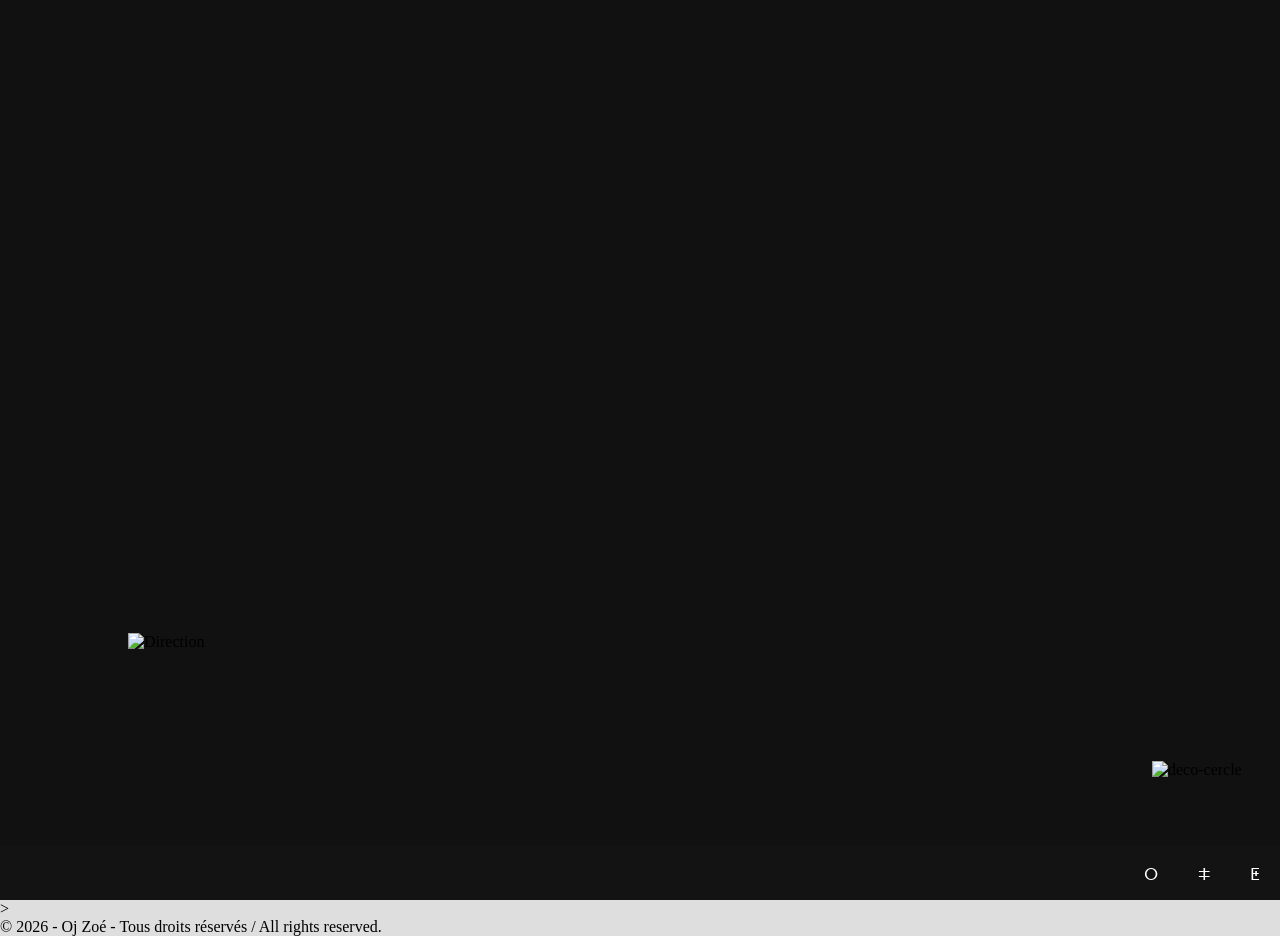
==== direction.html @ e57c66ad "oj zoe" ====
<!DOCTYPE html>
<html lang="fr">
<head>
    <meta charset="UTF-8">
    <meta name="viewport" content="width=device-width, initial-scale=1.0">

    <title>OjZoé</title>
    <link rel="stylesheet" href="reset.css">
    <link rel="stylesheet" href="style.css">
    <link rel="stylesheet" href="direction.css">

    <link rel="preconnect" href="https://fonts.googleapis.com">
    <link rel="preconnect" href="https://fonts.gstatic.com" crossorigin>
    <link href="https://fonts.googleapis.com/css2?family=Merriweather:ital,opsz,wght@0,18..144,300..900;1,18..144,300..900&display=swap" rel="stylesheet">  

</head>

<body>
    <div id="intro">
        <img id="logo" src="Img/Direction_Logo.png" alt="Direction" />
        <img id="circle" src="Img/Direction_Cercle.png" alt="deco-cercle">
    </div>>
    <main>
       
    </main>
    <footer>© 2026 - Oj Zoé - Tous droits réservés / All rights reserved.</footer>
    <div id="navigation">
        <nav>
            <ul class="menu">
                <li><a href="#">ⵔ</a></li>
                <li class="deroulant">
                    <a href="#">ⵐ</a>
                    <ul class="sous-menu">
                        <li><a href="#">Chapitre 1</a></li>
                        <li><a href="#">Chapitre 2</a></li>
                        <li><a href="#">UI / UX Design</a></li>
                    </ul>
                </li>
                <li class="deroulant">
                    <a href="#">ⵟ</a>
                    <ul class="sous-menu">
                        <li><a href="#">HTML5 & CSS3</a></li>
                        <li><a href="#">JavaScript</a></li>
                        <li><a href="#">UI / UX Design</a></li>
                    </ul>
                </li>
            </ul>
        </nav>
    </div>

</body>
---- style.css ----
i {
    font-style: italic;
}

@font-face {
    font-family: 'Hanken-Thin';
    src: url('Fonts/HankenGrotesk-Thin.woff2') format('woff2');
}

@font-face {
    font-family: 'Hanken-Regular';
    src: url('Fonts/HankenGrotesk-Regular.woff2') format('woff2');
}

@font-face {
    font-family: 'Hanken-Medium';
    src: url('Fonts/HankenGrotesk-Medium.woff2') format('woff2');
}

@font-face {
    font-family: 'Hanken-Bold';
    src: url('Fonts/HankenGrotesk-Bold.woff2') format('woff2');
}

@font-face {
    font-family: 'Hanken-ExtraBold';
    src: url('Fonts/HankenGrotesk-ExtraBold.woff2') format('woff2');
}

/* Style pour l'intro pleine page */

#intro {
width: 100vw;
    height: 100vh;   /* repli pour les anciens navigateurs */
    height: 100dvh;  /* tient compte des barres d'adresse mobiles */
    display: flex;
    align-items: center;
    justify-content: center;
    background: #111;
}

/* Style général de la navigation en lecture */

#navigation {
    position: fixed;
    bottom: 0;
    left: 0;
    width: 100%;
    height: 55px;
    background-color: #131313;
    display: flex;
    justify-content: center;
    align-items: center;
}

nav {
  position: fixed;
  font-family: 'Hanken-Thin', sans-serif;
  bottom: 0;
  left: 0;
  width: 100%;
}

nav > ul.menu {
  display: flex;
  list-style: none;
  background-color: #131313;
  margin: 0;
  padding: 0;
  position: right;
  justify-content: flex-end;
}

nav > ul.menu > li {
  color: #131313;
  left: 0;
}

nav > ul.menu > li > a {
  display: block;
  color: #fff;
  padding: 15px 20px;
  text-decoration: none;
  text-align: right;
}

/* Style et masquage du sous-menu */
nav ul.sous-menu {
  display: none; /* Masqué par défaut */
  position: absolute;
  bottom: 100%;
  left: 0;
  list-style: none;
  width: 100%;
  padding: 0;
  z-index: 1000;
}

nav ul.sous-menu li a {
  display: block;
  color: #fff;
  text-decoration: none;
  padding: 12px 15px;
  white-space: nowrap;
  background-color: #2e2e2e;
  border :#131313  solid 1px;
  text-align: right;
}

/* Affichage du sous-menu au survol du parent */
nav li.deroulant:hover .sous-menu {
  display: block;
}

/* Effets de survol sur les liens */
nav a:hover {
  background-color: #2e2e2e;
}
---- direction.css ----
.merriweather-<uniquifier> {
  font-family: "Merriweather", serif;
  font-optical-sizing: auto;
  font-weight: <weight>;
  font-style: normal;
  font-variation-settings:
    "wdth" 100;
}

body {
    background-color: #dedede;
}

main p {
    font-family: "Merriweather", serif;
    font-optical-sizing: auto;
    font-weight: <weight>;
    font-style: normal;
    font-variation-settings:
        "wdth" 100;
    font-size: clamp(1.2rem, 2vw, 1.5rem);
}

#logo {
    display: block;
    width: 60%;
    margin-left: 10%;
    margin-top: 30%;
}

#circle {
    display: block;
    width: 30%;
    margin-left: 60%;
    margin-top: 50%;
}
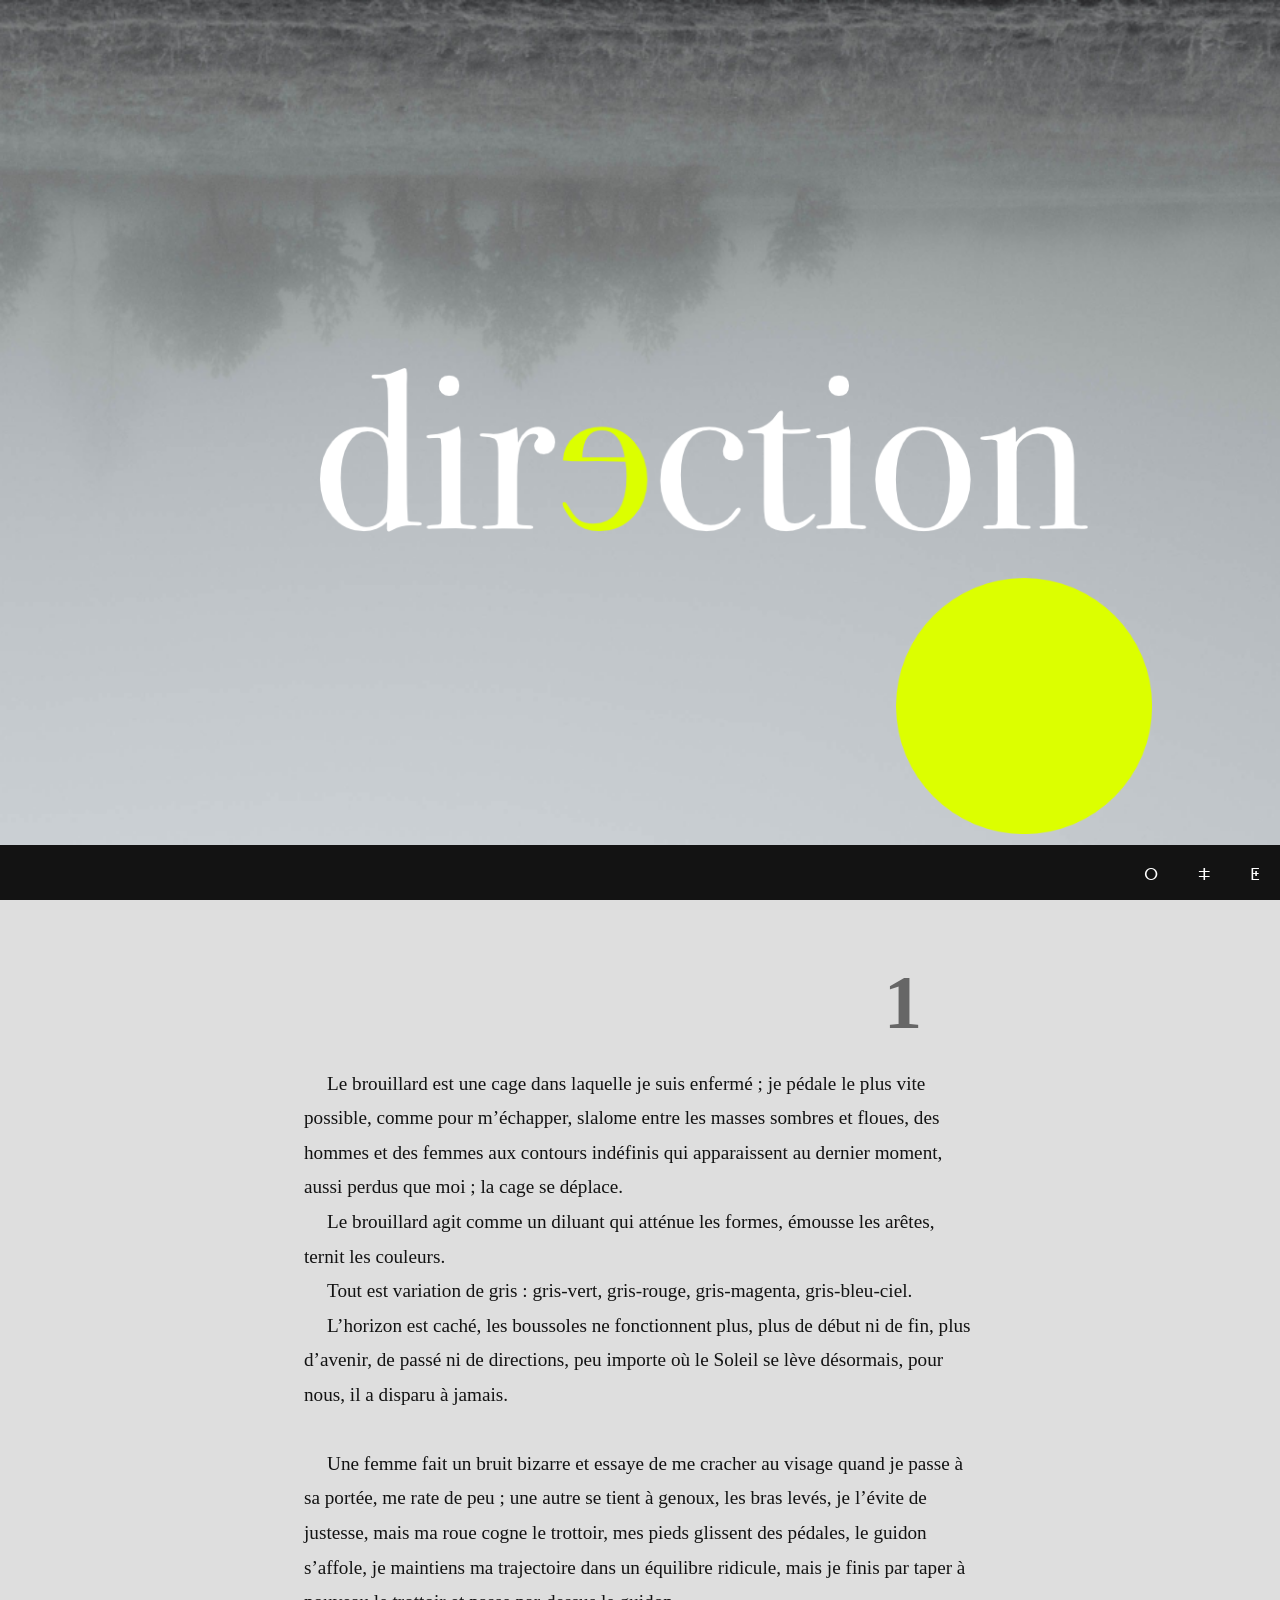
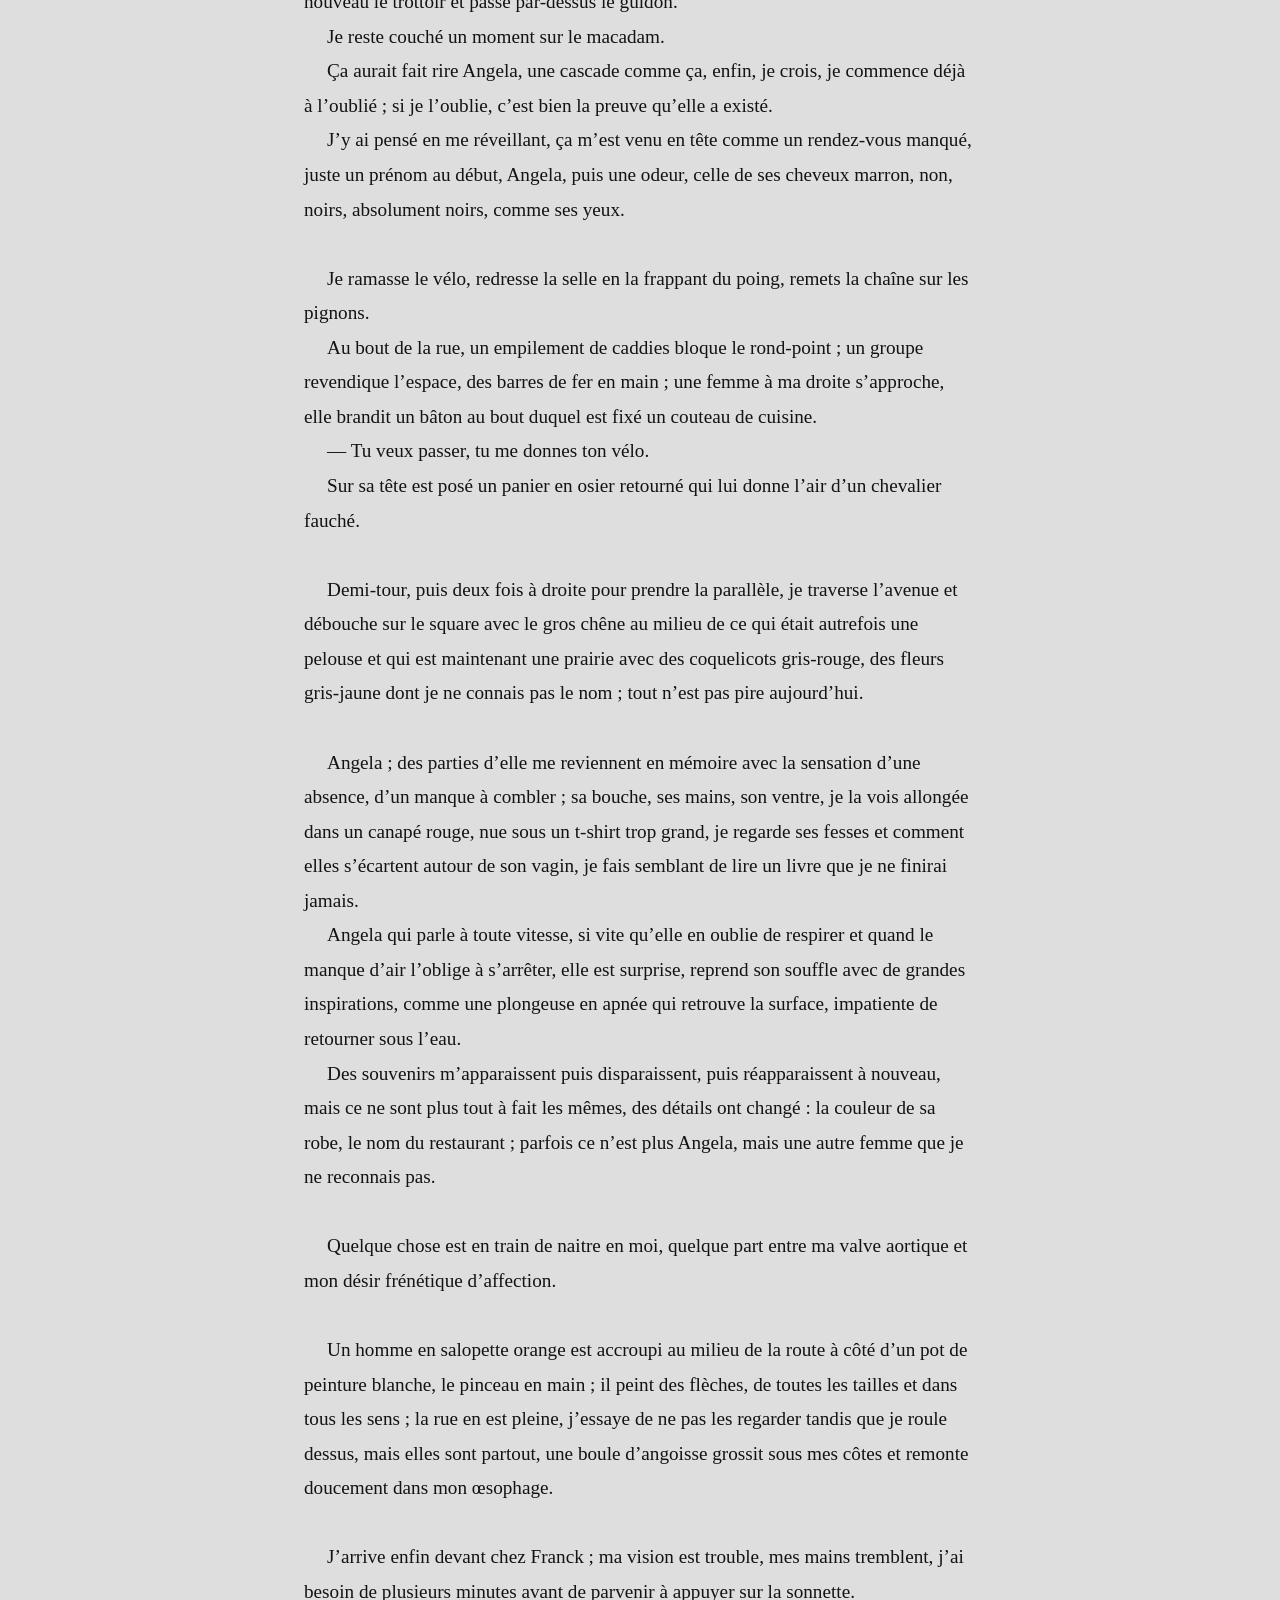
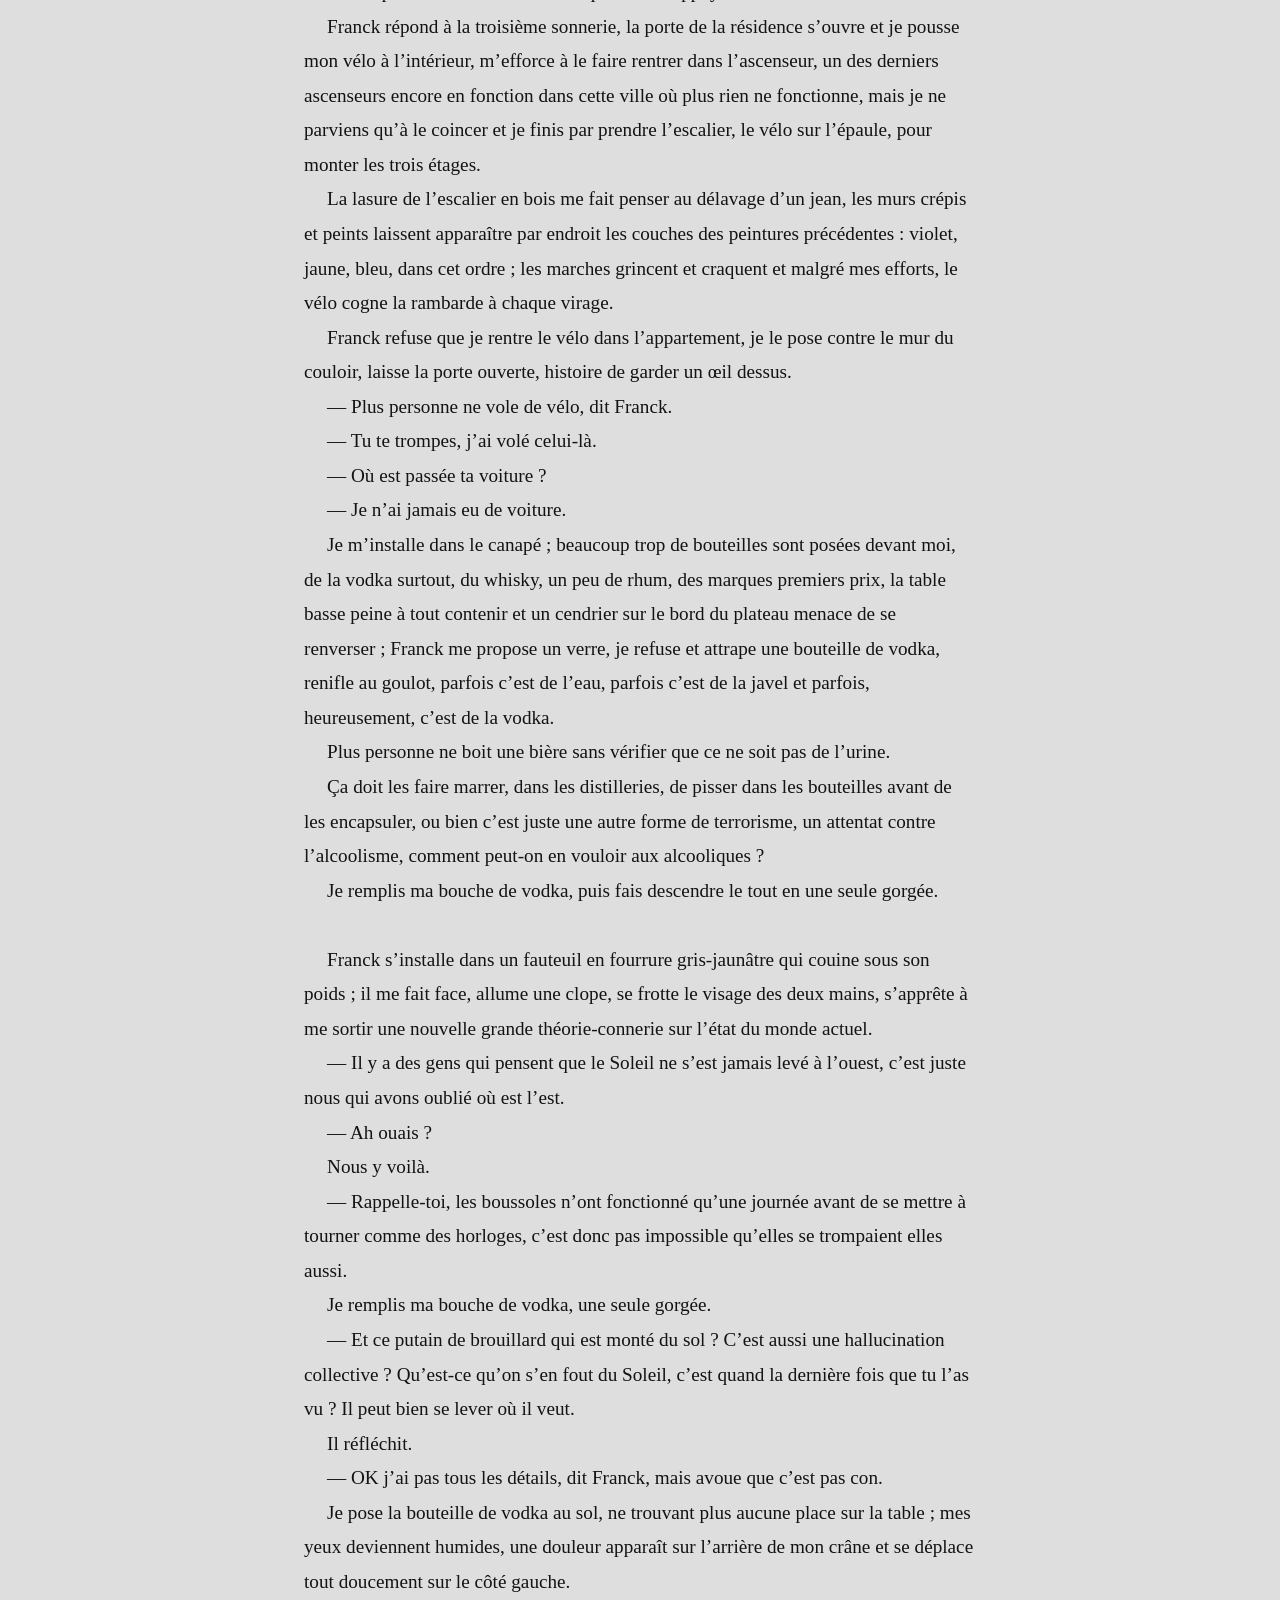
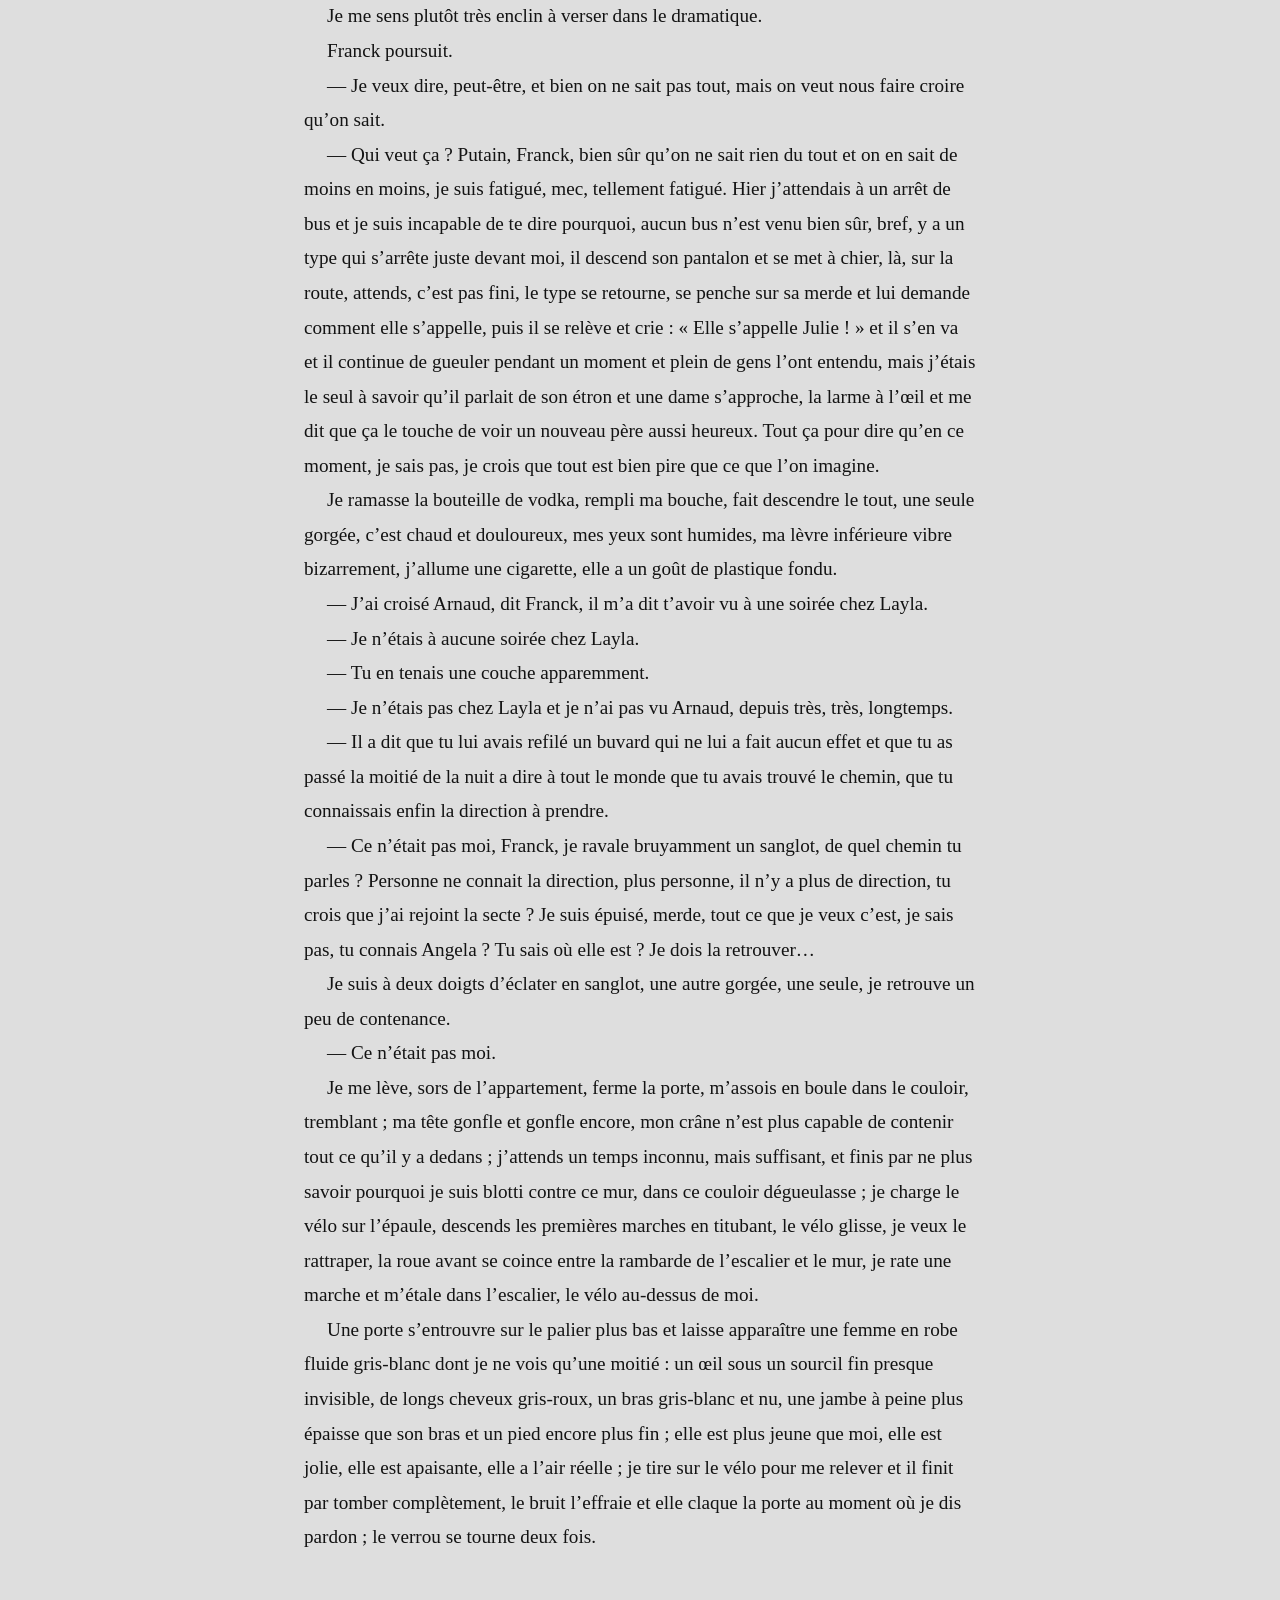
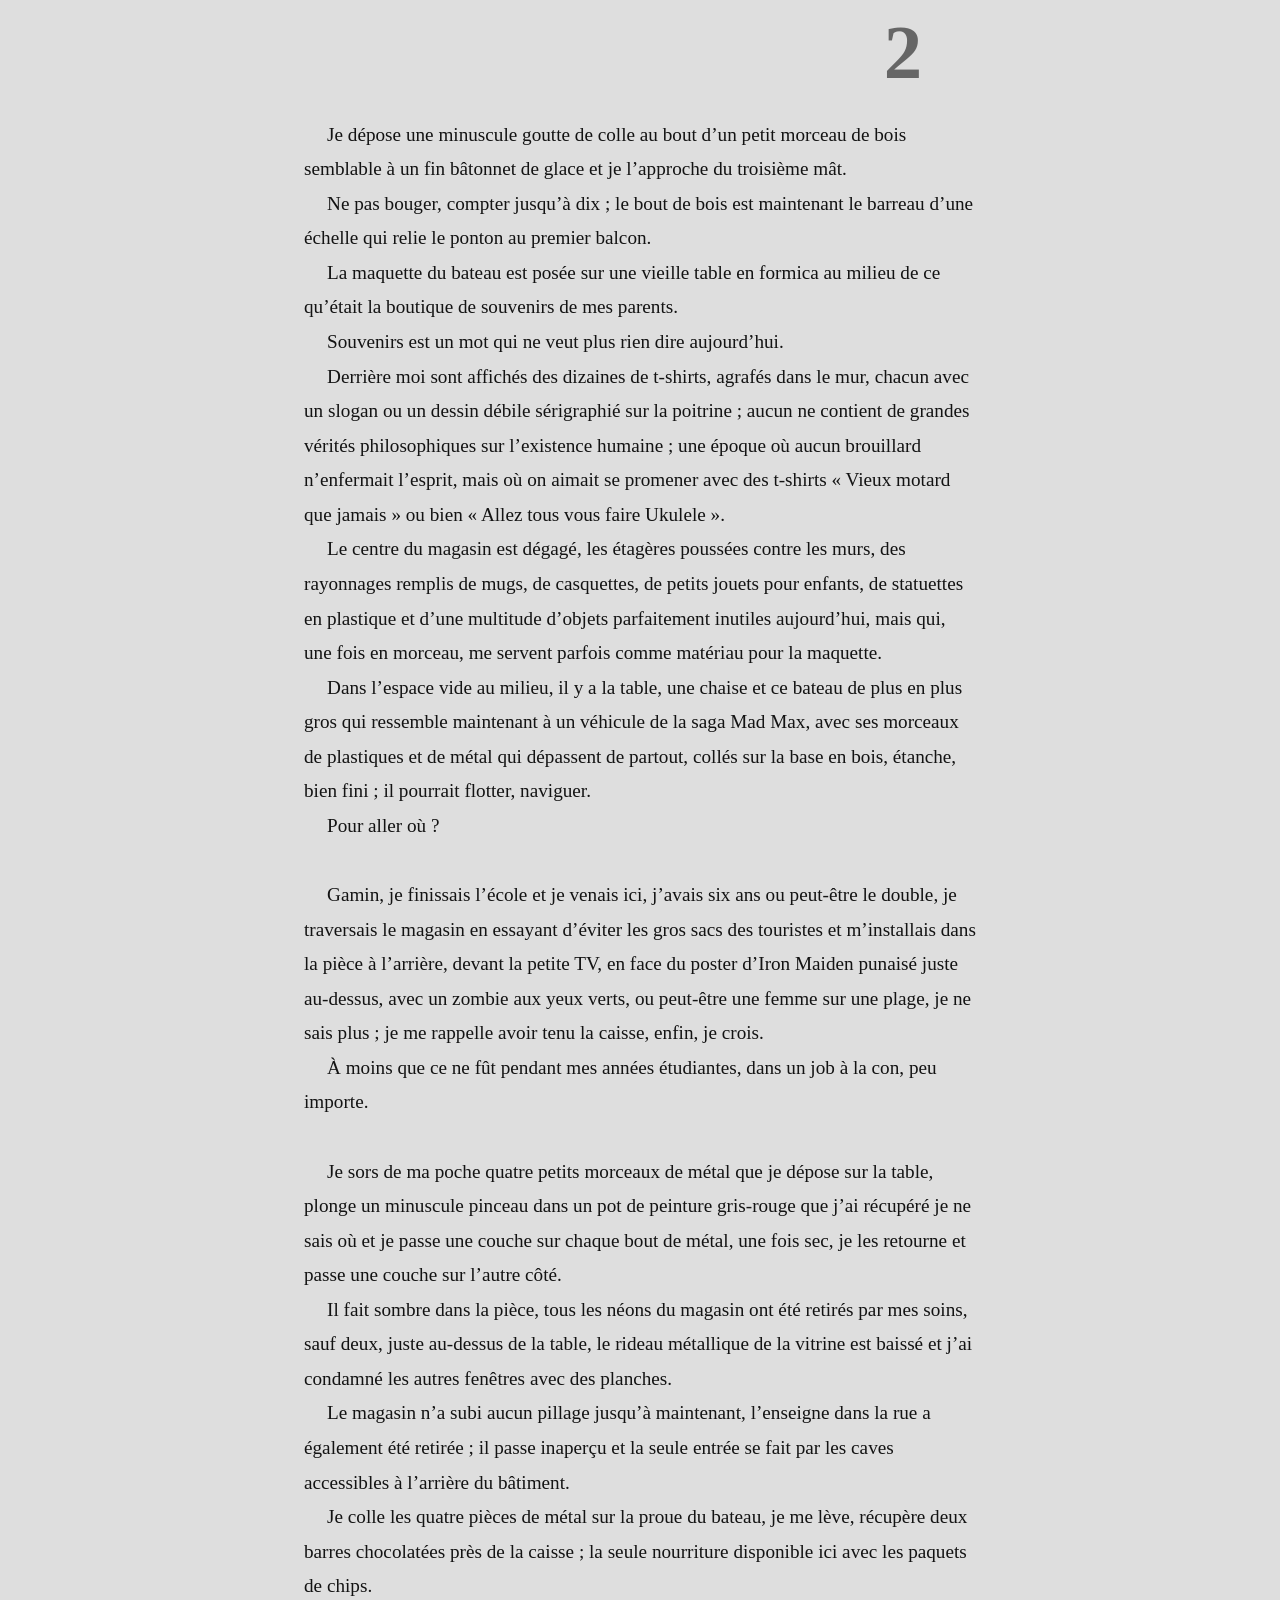
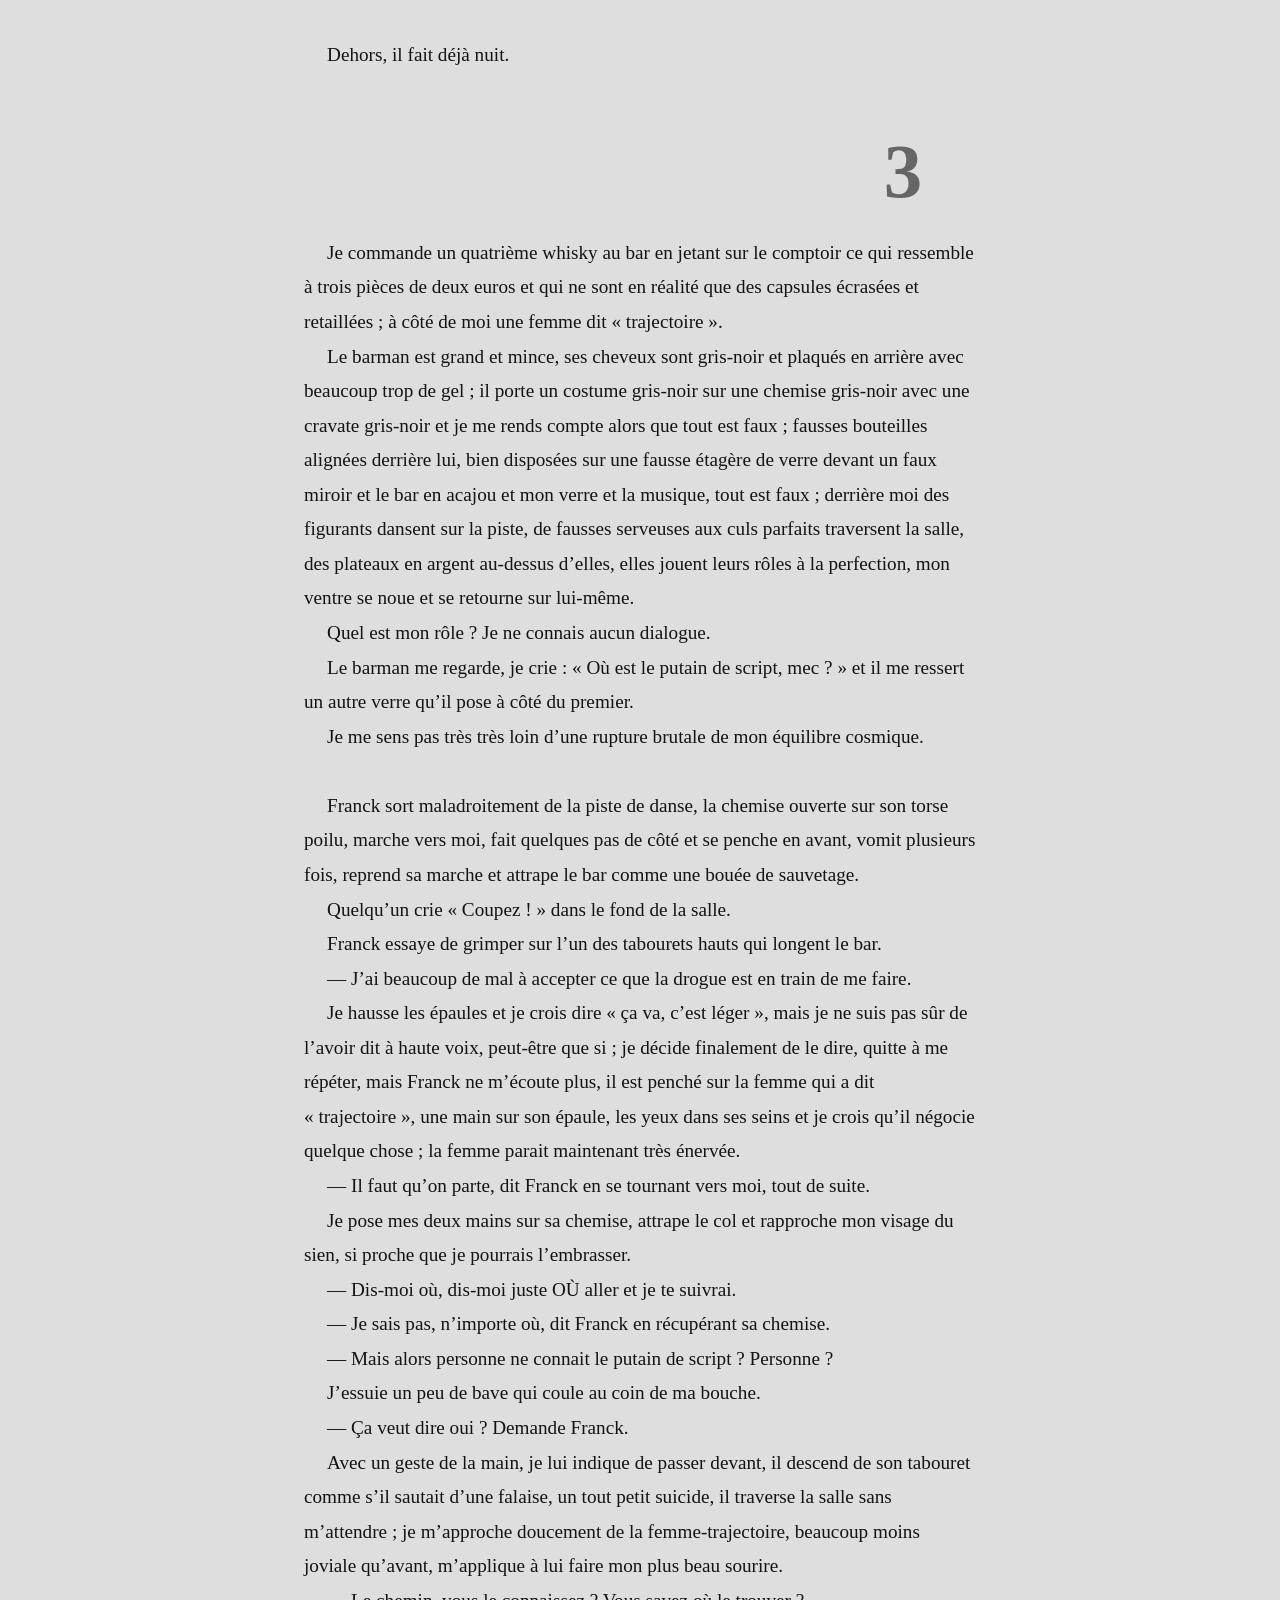
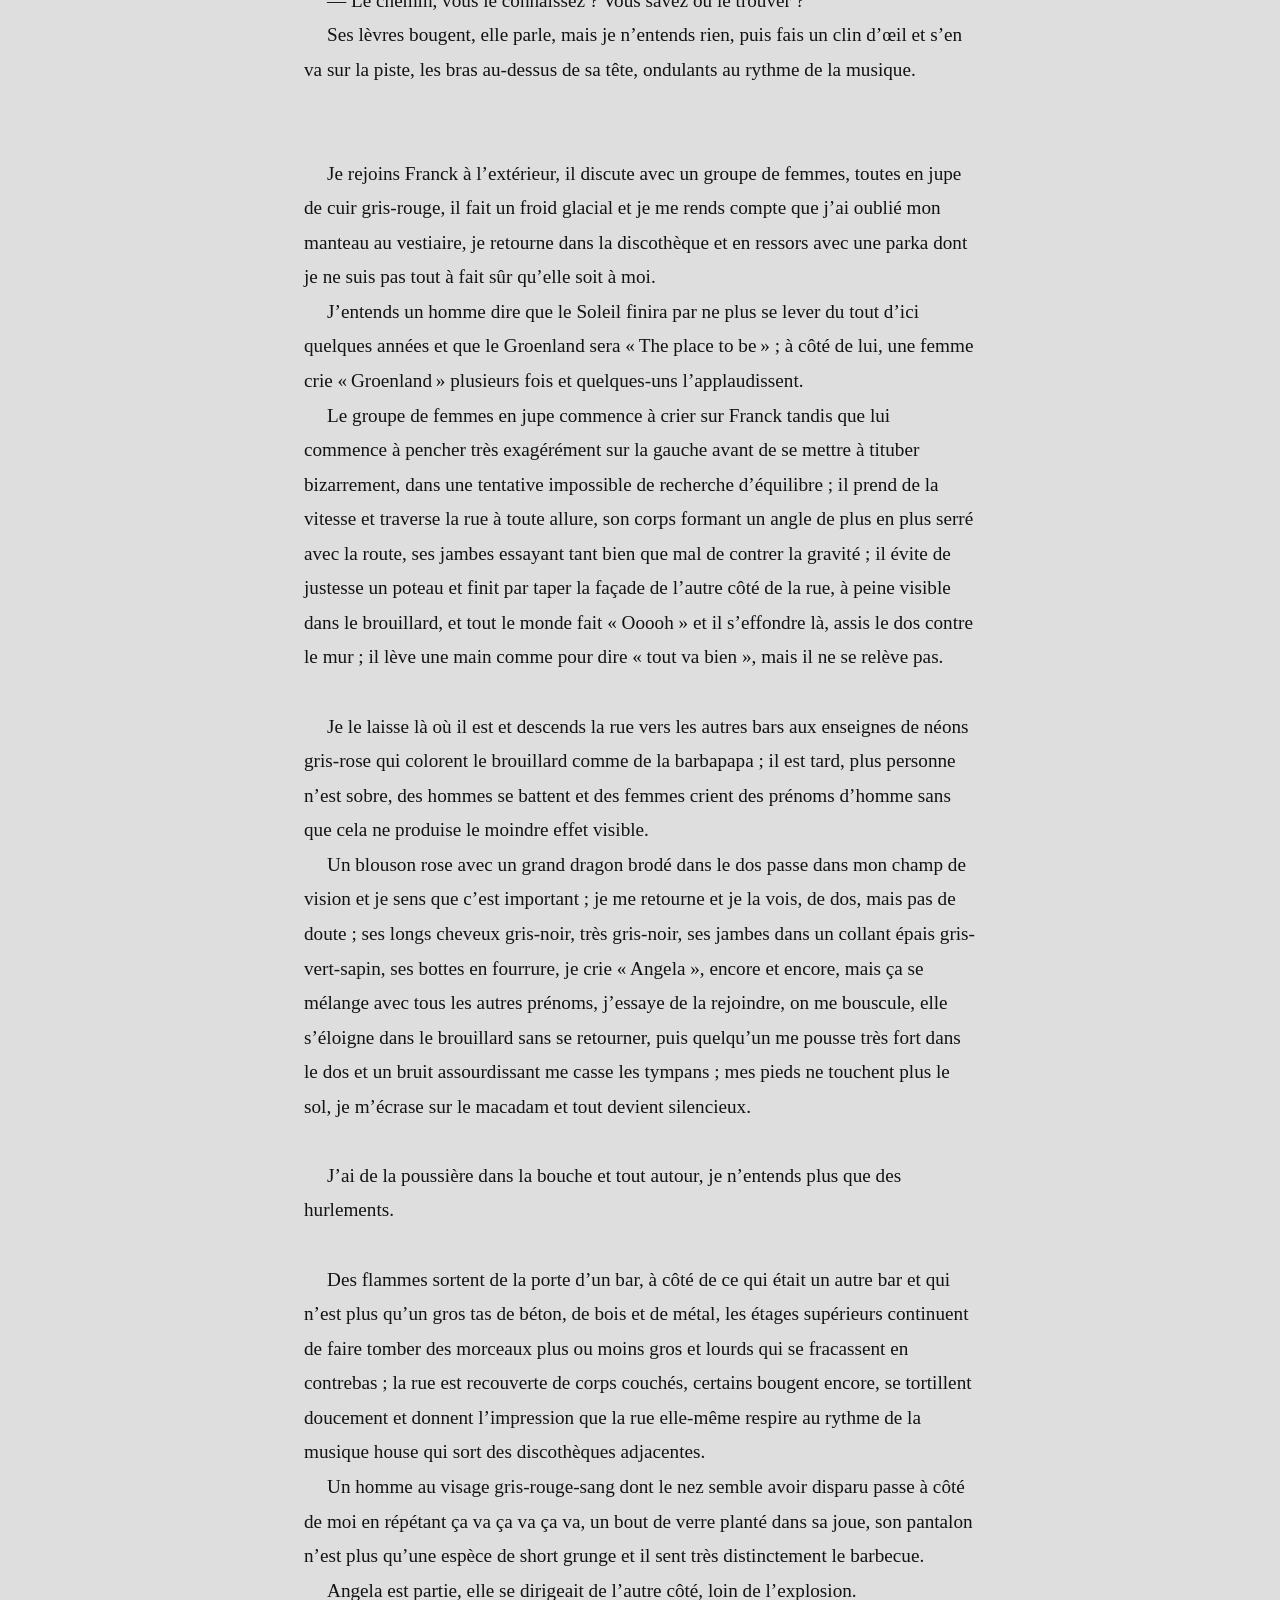
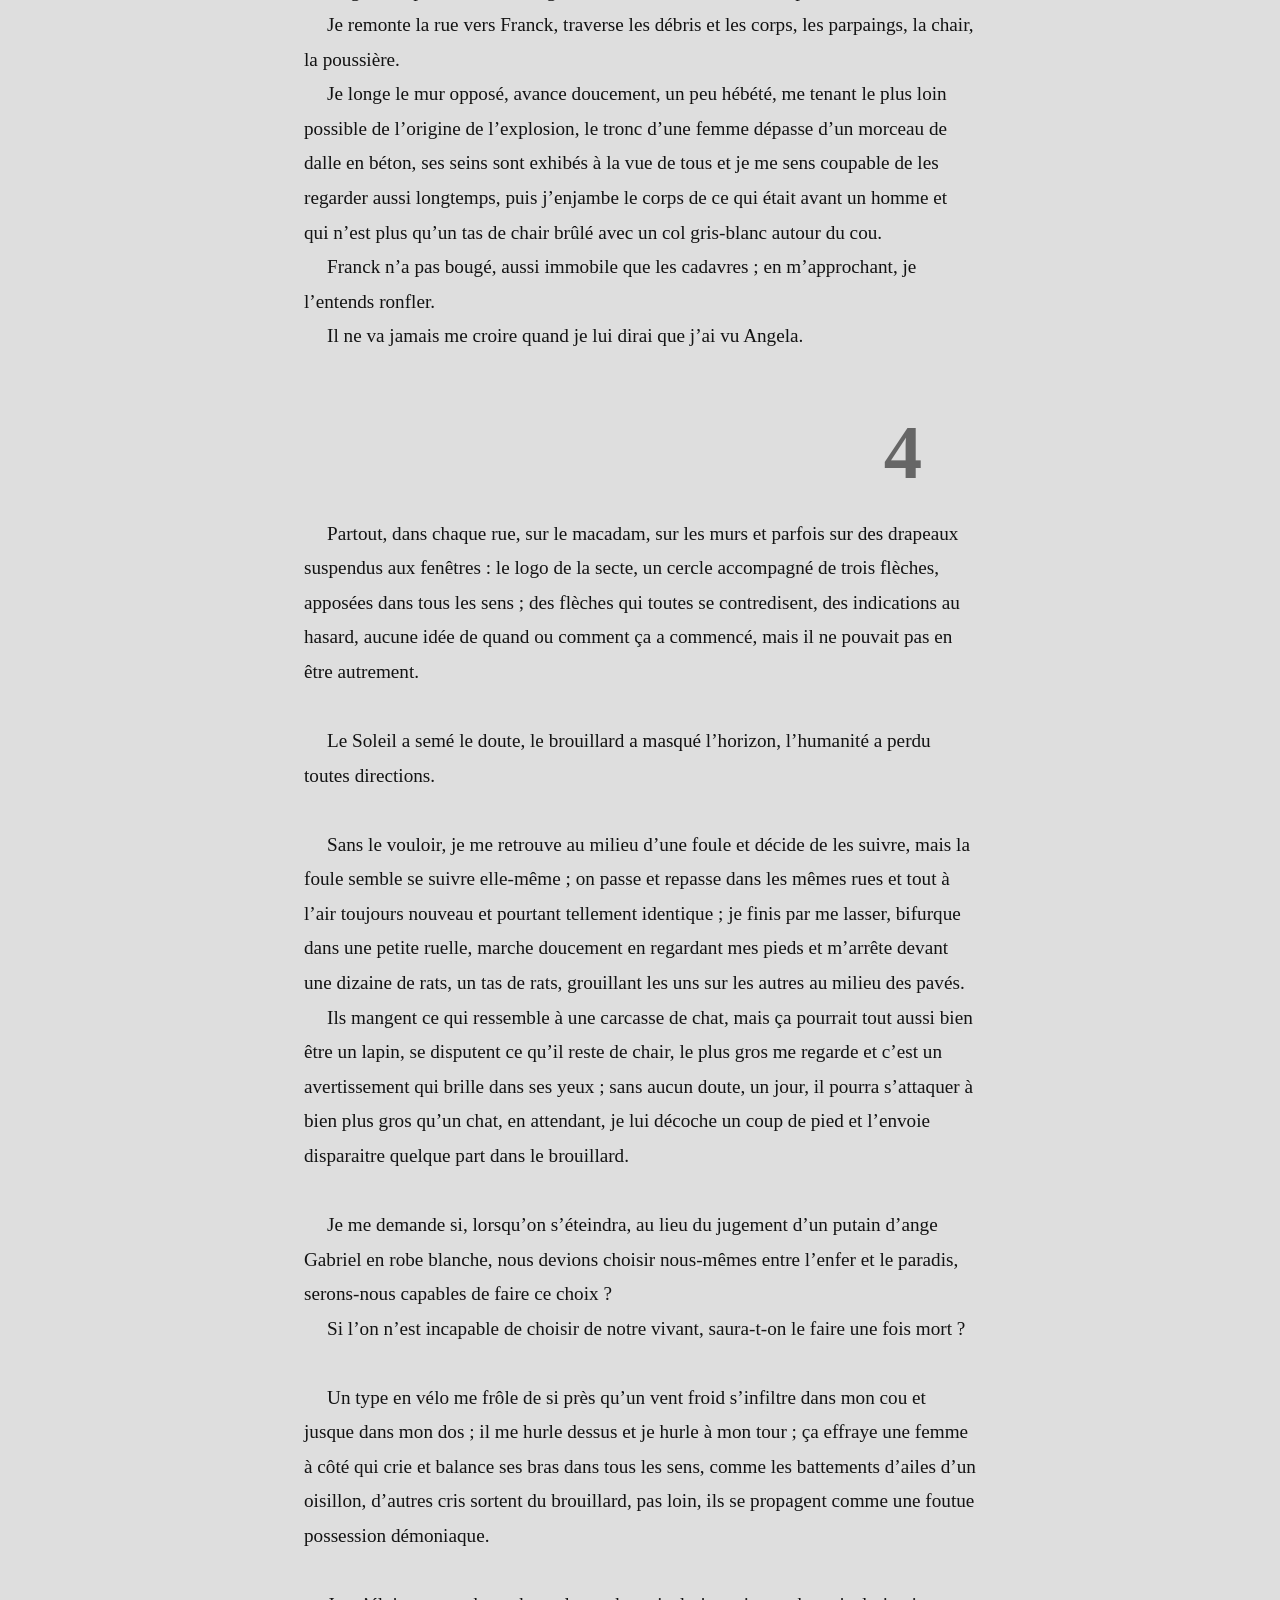
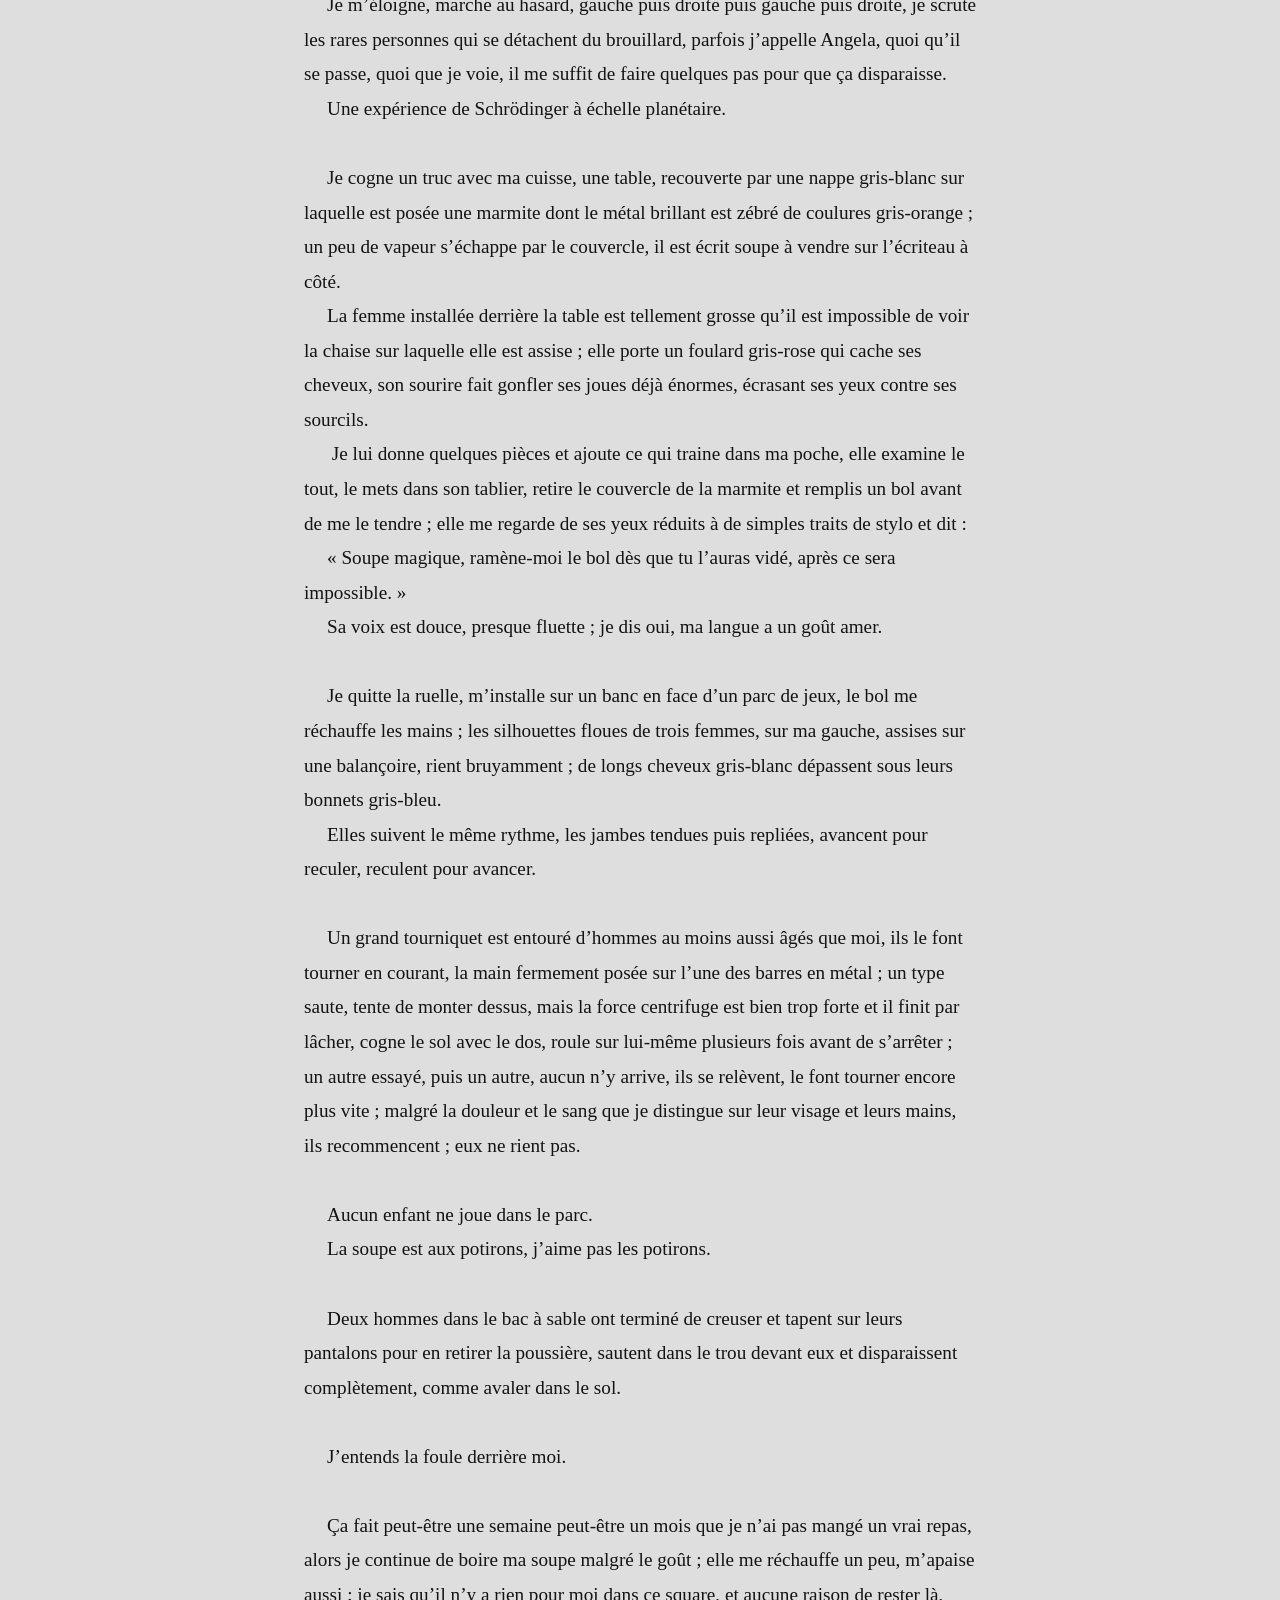
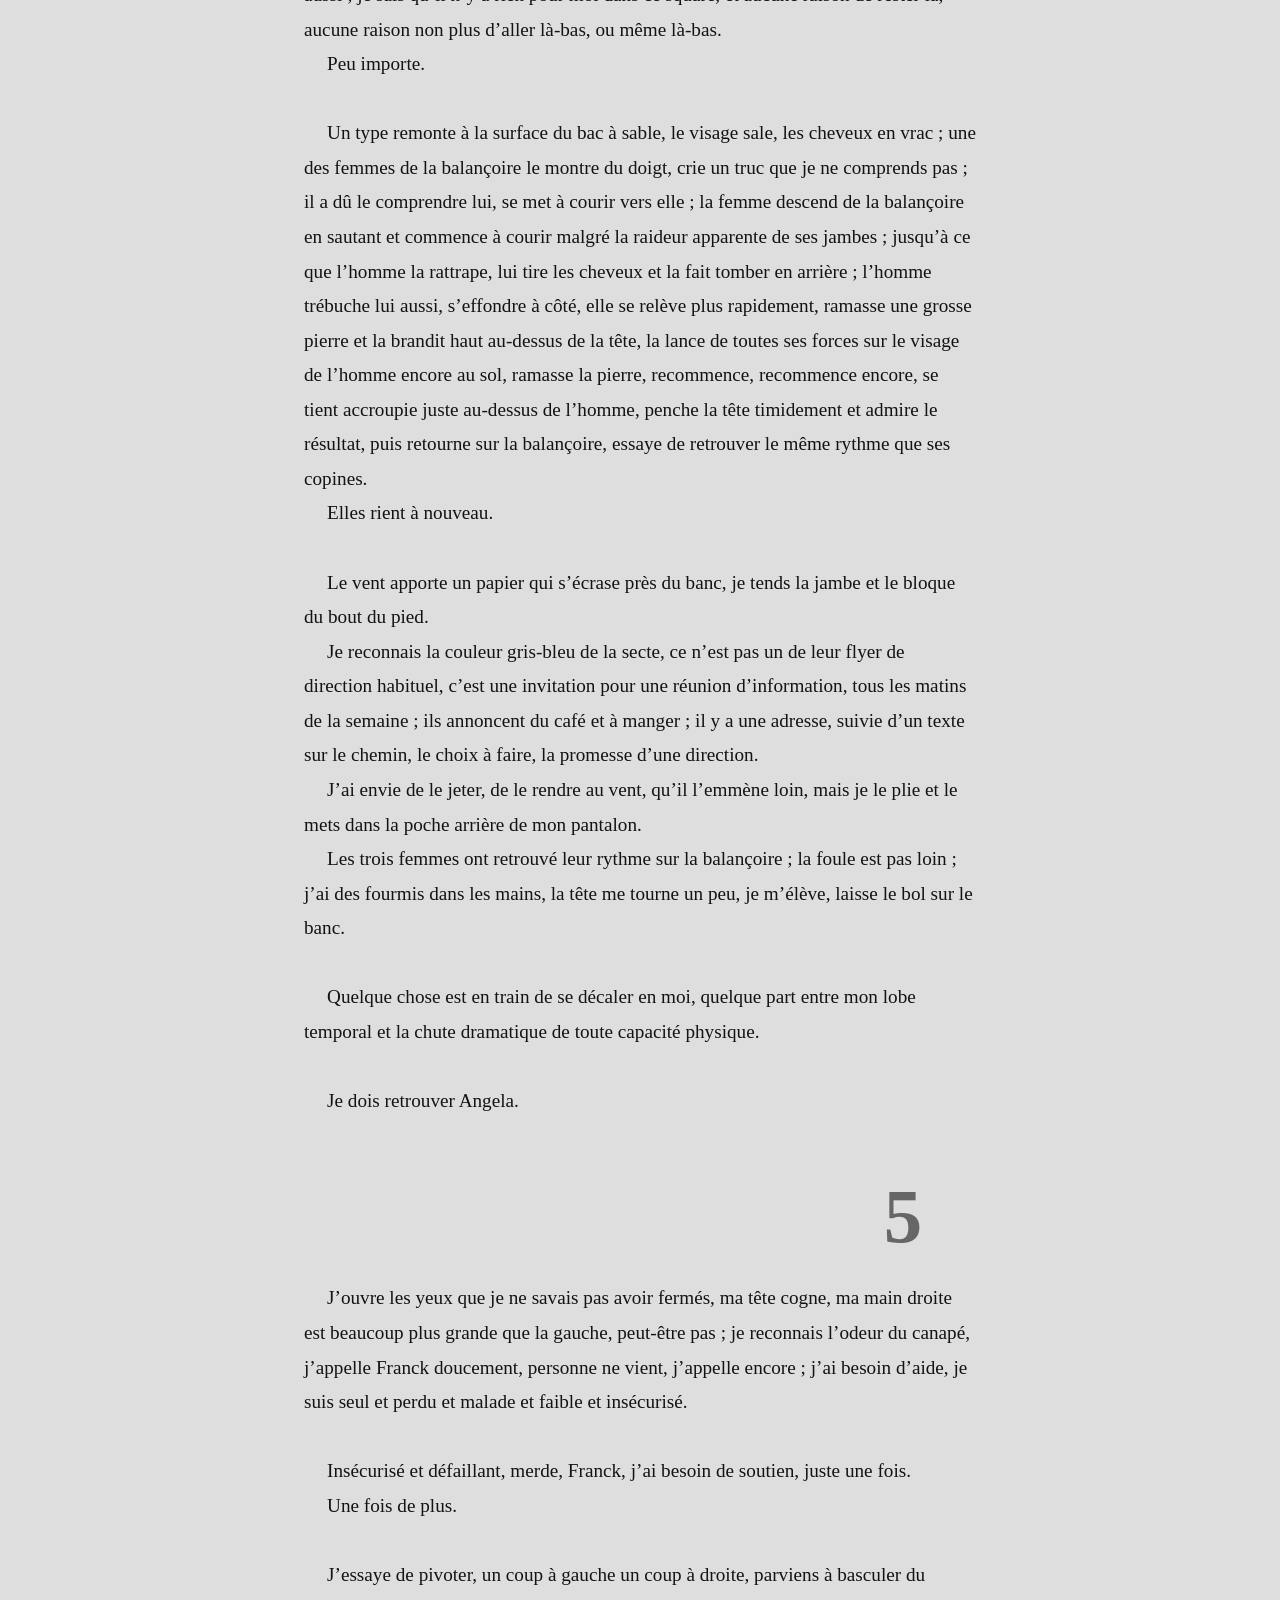
==== commit 27148077: "oj zoe" ====
--- a/direction.html
+++ b/direction.html
@@ -18,31 +18,499 @@
 <body>
     <div id="intro">
         <img id="logo" src="Img/Direction_Logo.png" alt="Direction" />
-        <img id="circle" src="Img/Direction_Cercle.png" alt="deco-cercle">
-    </div>>
+        <img id="circle" src="Img/Direction_Circle.png" alt="deco-cercle">
+    </div>
     <main>
-       
+        <h1 id="1">1</h1>
+       <p class="p1">Le brouillard est une cage dans laquelle je suis enfermé ; je pédale le plus vite possible, comme pour m’échapper, slalome entre les masses sombres et floues, des hommes et des femmes aux contours indéfinis qui apparaissent au dernier moment, aussi perdus que moi ; la cage se déplace.</p>
+<p class="p1">Le brouillard agit comme un diluant qui atténue les formes, émousse les arêtes, ternit les couleurs.</p>
+<p class="p1">Tout est variation de gris : gris-vert, gris-rouge, gris-magenta, gris-bleu-ciel.</p>
+<p class="p1">L’horizon est caché, les boussoles ne fonctionnent plus, plus de début ni de fin, plus d’avenir, de passé ni de directions, peu importe où le Soleil se lève désormais, pour nous, il a disparu à jamais.</p>
+<p class="p2"><br></p>
+<p class="p1">Une femme fait un bruit bizarre et essaye de me cracher au visage quand je passe à sa portée, me rate de peu ; une autre se tient à genoux, les bras levés, je l’évite de justesse, mais ma roue cogne le trottoir, mes pieds glissent des pédales, le guidon s’affole, je maintiens ma trajectoire dans un équilibre ridicule, mais je finis par taper à nouveau le trottoir et passe par-dessus le guidon.</p>
+<p class="p1">Je reste couché un moment sur le macadam.</p>
+<p class="p1">Ça aurait fait rire Angela, une cascade comme ça, enfin, je crois, je commence déjà à l’oublié ; si je l’oublie, c’est bien la preuve qu’elle a existé.</p>
+<p class="p1">J’y ai pensé en me réveillant, ça m’est venu en tête comme un rendez-vous manqué, juste un prénom au début, Angela, puis une odeur, celle de ses cheveux marron, non, noirs, absolument noirs, comme ses yeux.</p>
+<p class="p2"><br></p>
+<p class="p1">Je ramasse le vélo, redresse la selle en la frappant du poing, remets la chaîne sur les pignons.</p>
+<p class="p1">Au bout de la rue, un empilement de caddies bloque le rond-point ; un groupe revendique l’espace, des barres de fer en main ; une femme à ma droite s’approche, elle brandit un bâton au bout duquel est fixé un couteau de cuisine.</p>
+<p class="p1">— Tu veux passer, tu me donnes ton vélo.</p>
+<p class="p1">Sur sa tête est posé un panier en osier retourné qui lui donne l’air d’un chevalier fauché.</p>
+<p class="p2"><br></p>
+<p class="p1">Demi-tour, puis deux fois à droite pour prendre la parallèle, je traverse l’avenue et débouche sur le square avec le gros chêne au milieu de ce qui était autrefois une pelouse et qui est maintenant une prairie avec des coquelicots gris-rouge, des fleurs gris-jaune dont je ne connais pas le nom ; tout n’est pas pire aujourd’hui.</p>
+<p class="p2"><br></p>
+<p class="p1">Angela ; des parties d’elle me reviennent en mémoire avec la sensation d’une absence, d’un manque à combler ; sa bouche, ses mains, son ventre, je la vois allongée dans un canapé rouge, nue sous un t-shirt trop grand, je regarde ses fesses et comment elles s’écartent autour de son vagin, je fais semblant de lire un livre que je ne finirai jamais.</p>
+<p class="p1">Angela qui parle à toute vitesse, si vite qu’elle en oublie de respirer et quand le manque d’air l’oblige à s’arrêter, elle est surprise, reprend son souffle avec de grandes inspirations, comme une plongeuse en apnée qui retrouve la surface, impatiente de retourner sous l’eau.</p>
+<p class="p1">Des souvenirs m’apparaissent puis disparaissent, puis réapparaissent à nouveau, mais ce ne sont plus tout à fait les mêmes, des détails ont changé : la couleur de sa robe, le nom du restaurant ; parfois ce n’est plus Angela, mais une autre femme que je ne reconnais pas.</p>
+<p class="p2"><br></p>
+<p class="p1">Quelque chose est en train de naitre en moi, quelque part entre ma valve aortique et mon désir frénétique d’affection.</p>
+<p class="p2"><br></p>
+<p class="p1">Un homme en salopette orange est accroupi au milieu de la route à côté d’un pot de peinture blanche, le pinceau en main ; il peint des flèches, de toutes les tailles et dans tous les sens ; la rue en est pleine, j’essaye de ne pas les regarder tandis que je roule dessus, mais elles sont partout, une boule d’angoisse grossit sous mes côtes et remonte doucement dans mon œsophage.</p>
+<p class="p2"><br></p>
+<p class="p1">J’arrive enfin devant chez Franck ; ma vision est trouble, mes mains tremblent, j’ai besoin de plusieurs minutes avant de parvenir à appuyer sur la sonnette.</p>
+<p class="p1">Franck répond à la troisième sonnerie, la porte de la résidence s’ouvre et je pousse mon vélo à l’intérieur, m’efforce à le faire rentrer dans l’ascenseur, un des derniers ascenseurs encore en fonction dans cette ville où plus rien ne fonctionne, mais je ne parviens qu’à le coincer et je finis par prendre l’escalier, le vélo sur l’épaule, pour monter les trois étages.</p>
+<p class="p1">La lasure de l’escalier en bois me fait penser au délavage d’un jean, les murs crépis et peints laissent apparaître par endroit les couches des peintures précédentes : violet, jaune, bleu, dans cet ordre ; les marches grincent et craquent et malgré mes efforts, le vélo cogne la rambarde à chaque virage.</p>
+<p class="p1">Franck refuse que je rentre le vélo dans l’appartement, je le pose contre le mur du couloir, laisse la porte ouverte, histoire de garder un œil dessus.</p>
+<p class="p1">— Plus personne ne vole de vélo, dit Franck.</p>
+<p class="p1">— Tu te trompes, j’ai volé celui-là.</p>
+<p class="p1">— Où est passée ta voiture ?</p>
+<p class="p1">— Je n’ai jamais eu de voiture.</p>
+<p class="p1">Je m’installe dans le canapé ; beaucoup trop de bouteilles sont posées devant moi, de la vodka surtout, du whisky, un peu de rhum, des marques premiers prix, la table basse peine à tout contenir et un cendrier sur le bord du plateau menace de se renverser ; Franck me propose un verre, je refuse et attrape une bouteille de vodka, renifle au goulot, parfois c’est de l’eau, parfois c’est de la javel et parfois, heureusement, c’est de la vodka.</p>
+<p class="p1">Plus personne ne boit une bière sans vérifier que ce ne soit pas de l’urine.</p>
+<p class="p1">Ça doit les faire marrer, dans les distilleries, de pisser dans les bouteilles avant de les encapsuler, ou bien c’est juste une autre forme de terrorisme, un attentat contre l’alcoolisme, comment peut-on en vouloir aux alcooliques ?</p>
+<p class="p1">Je remplis ma bouche de vodka, puis fais descendre le tout en une seule gorgée.</p>
+<p class="p2"><br></p>
+<p class="p1">Franck s’installe dans un fauteuil en fourrure gris-jaunâtre qui couine sous son poids ; il me fait face, allume une clope, se frotte le visage des deux mains, s’apprête à me sortir une nouvelle grande théorie-connerie sur l’état du monde actuel.</p>
+<p class="p1">— Il y a des gens qui pensent que le Soleil ne s’est jamais levé à l’ouest, c’est juste nous qui avons oublié où est l’est.</p>
+<p class="p1">— Ah ouais ?</p>
+<p class="p1">Nous y voilà.</p>
+<p class="p1">— Rappelle-toi, les boussoles n’ont fonctionné qu’une journée avant de se mettre à tourner comme des horloges, c’est donc pas impossible qu’elles se trompaient elles aussi.</p>
+<p class="p1">Je remplis ma bouche de vodka, une seule gorgée.</p>
+<p class="p1">— Et ce putain de brouillard qui est monté du sol ? C’est aussi une hallucination collective ? Qu’est-ce qu’on s’en fout du Soleil, c’est quand la dernière fois que tu l’as vu ? Il peut bien se lever où il veut.</p>
+<p class="p1">Il réfléchit.</p>
+<p class="p1">— OK j’ai pas tous les détails, dit Franck, mais avoue que c’est pas con.</p>
+<p class="p1">Je pose la bouteille de vodka au sol, ne trouvant plus aucune place sur la table ; mes yeux deviennent humides, une douleur apparaît sur l’arrière de mon crâne et se déplace tout doucement sur le côté gauche.</p>
+<p class="p1">Je me sens plutôt très enclin à verser dans le dramatique.</p>
+<p class="p1">Franck poursuit.</p>
+<p class="p1">— Je veux dire, peut-être, et bien on ne sait pas tout, mais on veut nous faire croire qu’on sait.</p>
+<p class="p1">— Qui veut ça ? Putain, Franck, bien sûr qu’on ne sait rien du tout et on en sait de moins en moins, je suis fatigué, mec, tellement fatigué. Hier j’attendais à un arrêt de bus et je suis incapable de te dire pourquoi, aucun bus n’est venu bien sûr, bref, y a un type qui s’arrête juste devant moi, il descend son pantalon et se met à chier, là, sur la route, attends, c’est pas fini, le type se retourne, se penche sur sa merde et lui demande comment elle s’appelle, puis il se relève et crie : « Elle s’appelle Julie ! » et il s’en va et il continue de gueuler pendant un moment et plein de gens l’ont entendu, mais j’étais le seul à savoir qu’il parlait de son étron et une dame s’approche, la larme à l’œil et me dit que ça le touche de voir un nouveau père aussi heureux. Tout ça pour dire qu’en ce moment, je sais pas, je crois que tout est bien pire que ce que l’on imagine.</p>
+<p class="p1">Je ramasse la bouteille de vodka, rempli ma bouche, fait descendre le tout, une seule gorgée, c’est chaud et douloureux, mes yeux sont humides, ma lèvre inférieure vibre bizarrement, j’allume une cigarette, elle a un goût de plastique fondu.</p>
+<p class="p1">— J’ai croisé Arnaud, dit Franck, il m’a dit t’avoir vu à une soirée chez Layla.</p>
+<p class="p1">— Je n’étais à aucune soirée chez Layla.</p>
+<p class="p1">— Tu en tenais une couche apparemment.</p>
+<p class="p1">— Je n’étais pas chez Layla et je n’ai pas vu Arnaud, depuis très, très, longtemps.</p>
+<p class="p1">— Il a dit que tu lui avais refilé un buvard qui ne lui a fait aucun effet et que tu as passé la moitié de la nuit a dire à tout le monde que tu avais trouvé le chemin, que tu connaissais enfin la direction à prendre.</p>
+<p class="p1">— Ce n’était pas moi, Franck, je ravale bruyamment un sanglot, de quel chemin tu parles ? Personne ne connait la direction, plus personne, il n’y a plus de direction, tu crois que j’ai rejoint la secte ? Je suis épuisé, merde, tout ce que je veux c’est, je sais pas, tu connais Angela ? Tu sais où elle est ? Je dois la retrouver…<span class="Apple-converted-space"> </span></p>
+<p class="p1">Je suis à deux doigts d’éclater en sanglot, une autre gorgée, une seule, je retrouve un peu de contenance.</p>
+<p class="p1">— Ce n’était pas moi.</p>
+<p class="p1">Je me lève, sors de l’appartement, ferme la porte, m’assois en boule dans le couloir, tremblant ; ma tête gonfle et gonfle encore, mon crâne n’est plus capable de contenir tout ce qu’il y a dedans ; j’attends un temps inconnu, mais suffisant, et finis par ne plus savoir pourquoi je suis blotti contre ce mur, dans ce couloir dégueulasse ; je charge le vélo sur l’épaule, descends les premières marches en titubant, le vélo glisse, je veux le rattraper, la roue avant se coince entre la rambarde de l’escalier et le mur, je rate une marche et m’étale dans l’escalier, le vélo au-dessus de moi.</p>
+<p class="p1">Une porte s’entrouvre sur le palier plus bas et laisse apparaître une femme en robe fluide gris-blanc dont je ne vois qu’une moitié : un œil sous un sourcil fin presque invisible, de longs cheveux gris-roux, un bras gris-blanc et nu, une jambe à peine plus épaisse que son bras et un pied encore plus fin ; elle est plus jeune que moi, elle est jolie, elle est apaisante, elle a l’air réelle ; je tire sur le vélo pour me relever et il finit par tomber complètement, le bruit l’effraie et elle claque la porte au moment où je dis pardon ; le verrou se tourne deux fois.</p>
+<p class="p2"><br></p>
+        <h1 id="2">2</h1>
+<p class="p1">Je dépose une minuscule goutte de colle au bout d’un petit morceau de bois semblable à un fin bâtonnet de glace et je l’approche du troisième mât.</p>
+<p class="p1">Ne pas bouger, compter jusqu’à dix ; le bout de bois est maintenant le barreau d’une échelle qui relie le ponton au premier balcon.</p>
+<p class="p1">La maquette du bateau est posée sur une vieille table en formica au milieu de ce qu’était la boutique de souvenirs de mes parents.</p>
+<p class="p1">Souvenirs est un mot qui ne veut plus rien dire aujourd’hui.</p>
+<p class="p1">Derrière moi sont affichés des dizaines de t-shirts, agrafés dans le mur, chacun avec un slogan ou un dessin débile sérigraphié sur la poitrine ; aucun ne contient de grandes vérités philosophiques sur l’existence humaine ; une époque où aucun brouillard n’enfermait l’esprit, mais où on aimait se promener avec des t-shirts « Vieux motard que jamais » ou bien « Allez tous vous faire Ukulele ».</p>
+<p class="p1">Le centre du magasin est dégagé, les étagères poussées contre les murs, des rayonnages remplis de mugs, de casquettes, de petits jouets pour enfants, de statuettes en plastique et d’une multitude d’objets parfaitement inutiles aujourd’hui, mais qui, une fois en morceau, me servent parfois comme matériau pour la maquette.</p>
+<p class="p1">Dans l’espace vide au milieu, il y a la table, une chaise et ce bateau de plus en plus gros qui ressemble maintenant à un véhicule de la saga Mad Max, avec ses morceaux de plastiques et de métal qui dépassent de partout, collés sur la base en bois, étanche, bien fini ; il pourrait flotter, naviguer.</p>
+<p class="p1">Pour aller où ?</p>
+<p class="p2"><br></p>
+<p class="p1">Gamin, je finissais l’école et je venais ici, j’avais six ans ou peut-être le double, je traversais le magasin en essayant d’éviter les gros sacs des touristes et m’installais dans la pièce à l’arrière, devant la petite TV, en face du poster d’Iron Maiden punaisé juste au-dessus, avec un zombie aux yeux verts, ou peut-être une femme sur une plage, je ne sais plus ; je me rappelle avoir tenu la caisse, enfin, je crois.</p>
+<p class="p1">À moins que ce ne fût pendant mes années étudiantes, dans un job à la con, peu importe.</p>
+<p class="p2"><br></p>
+<p class="p1">Je sors de ma poche quatre petits morceaux de métal que je dépose sur la table, plonge un minuscule pinceau dans un pot de peinture gris-rouge que j’ai récupéré je ne sais où et je passe une couche sur chaque bout de métal, une fois sec, je les retourne et passe une couche sur l’autre côté.</p>
+<p class="p1">Il fait sombre dans la pièce, tous les néons du magasin ont été retirés par mes soins, sauf deux, juste au-dessus de la table, le rideau métallique de la vitrine est baissé et j’ai condamné les autres fenêtres avec des planches.</p>
+<p class="p1">Le magasin n’a subi aucun pillage jusqu’à maintenant, l’enseigne dans la rue a également été retirée ; il passe inaperçu et la seule entrée se fait par les caves accessibles à l’arrière du bâtiment.</p>
+<p class="p1">Je colle les quatre pièces de métal sur la proue du bateau, je me lève, récupère deux barres chocolatées près de la caisse ; la seule nourriture disponible ici avec les paquets de chips.</p>
+<p class="p2"><br></p>
+<p class="p1">Dehors, il fait déjà nuit.</p>
+<p class="p2"><br></p>
+        <h1 id="3">3</h1>
+<p class="p1">Je commande un quatrième whisky au bar en jetant sur le comptoir ce qui ressemble à trois pièces de deux euros et qui ne sont en réalité que des capsules écrasées et retaillées ; à côté de moi une femme dit « trajectoire ».</p>
+<p class="p1">Le barman est grand et mince, ses cheveux sont gris-noir et plaqués en arrière avec beaucoup trop de gel ; il porte un costume gris-noir sur une chemise gris-noir avec une cravate gris-noir et je me rends compte alors que tout est faux ; fausses bouteilles alignées derrière lui, bien disposées sur une fausse étagère de verre devant un faux miroir et le bar en acajou et mon verre et la musique, tout est faux ; derrière moi des figurants dansent sur la piste, de fausses serveuses aux culs parfaits traversent la salle, des plateaux en argent au-dessus d’elles, elles jouent leurs rôles à la perfection, mon ventre se noue et se retourne sur lui-même.</p>
+<p class="p1">Quel est mon rôle ? Je ne connais aucun dialogue.</p>
+<p class="p1">Le barman me regarde, je crie : « Où est le putain de script, mec ? » et il me ressert un autre verre qu’il pose à côté du premier.</p>
+<p class="p1">Je me sens pas très très loin d’une rupture brutale de mon équilibre cosmique.</p>
+<p class="p2"><br></p>
+<p class="p1">Franck sort maladroitement de la piste de danse, la chemise ouverte sur son torse poilu, marche vers moi, fait quelques pas de côté et se penche en avant, vomit plusieurs fois, reprend sa marche et attrape le bar comme une bouée de sauvetage.</p>
+<p class="p1">Quelqu’un crie « Coupez ! » dans le fond de la salle.</p>
+<p class="p1">Franck essaye de grimper sur l’un des tabourets hauts qui longent le bar.</p>
+<p class="p1">— J’ai beaucoup de mal à accepter ce que la drogue est en train de me faire.</p>
+<p class="p1">Je hausse les épaules et je crois dire « ça va, c’est léger », mais je ne suis pas sûr de l’avoir dit à haute voix, peut-être que si ; je décide finalement de le dire, quitte à me répéter, mais Franck ne m’écoute plus, il est penché sur la femme qui a dit « trajectoire », une main sur son épaule, les yeux dans ses seins et je crois qu’il négocie quelque chose ; la femme parait maintenant très énervée.</p>
+<p class="p1">— Il faut qu’on parte, dit Franck en se tournant vers moi, tout de suite.</p>
+<p class="p1">Je pose mes deux mains sur sa chemise, attrape le col et rapproche mon visage du sien, si proche que je pourrais l’embrasser.</p>
+<p class="p1">— Dis-moi où, dis-moi juste OÙ aller et je te suivrai.</p>
+<p class="p1">— Je sais pas, n’importe où, dit Franck en récupérant sa chemise.</p>
+<p class="p1">— Mais alors personne ne connait le putain de script ? Personne ?</p>
+<p class="p1">J’essuie un peu de bave qui coule au coin de ma bouche.</p>
+<p class="p1">— Ça veut dire oui ? Demande Franck.</p>
+<p class="p1">Avec un geste de la main, je lui indique de passer devant, il descend de son tabouret comme s’il sautait d’une falaise, un tout petit suicide, il traverse la salle sans m’attendre ; je m’approche doucement de la femme-trajectoire, beaucoup moins joviale qu’avant, m’applique à lui faire mon plus beau sourire.</p>
+<p class="p1">— Le chemin, vous le connaissez ? Vous savez où le trouver ?</p>
+<p class="p1">Ses lèvres bougent, elle parle, mais je n’entends rien, puis fais un clin d’œil et s’en va sur la piste, les bras au-dessus de sa tête, ondulants au rythme de la musique.</p>
+<p class="p2"><br></p>
+<p class="p2"><br></p>
+<p class="p1">Je rejoins Franck à l’extérieur, il discute avec un groupe de femmes, toutes en jupe de cuir gris-rouge, il fait un froid glacial et je me rends compte que j’ai oublié mon manteau au vestiaire, je retourne dans la discothèque et en ressors avec une parka dont je ne suis pas tout à fait sûr qu’elle soit à moi.</p>
+<p class="p1"><span class="s1">J’entends un homme dire que le Soleil finira par ne plus se lever du tout d’ici quelques années et que le Groenland sera «</span><span class="s2"> </span><span class="s1">The place to be</span><span class="s2"> </span><span class="s1">» ; à côté de lui, une femme crie «</span><span class="s2"> </span><span class="s1">Groenland</span><span class="s2"> </span><span class="s1">» plusieurs fois et quelques-uns l’applaudissent.</span></p>
+<p class="p1">Le groupe de femmes en jupe commence à crier sur Franck tandis que lui commence à pencher très exagérément sur la gauche avant de se mettre à tituber bizarrement, dans une tentative impossible de recherche d’équilibre ; il prend de la vitesse et traverse la rue à toute allure, son corps formant un angle de plus en plus serré avec la route, ses jambes essayant tant bien que mal de contrer la gravité ; il évite de justesse un poteau et finit par taper la façade de l’autre côté de la rue, à peine visible dans le brouillard, et tout le monde fait « Ooooh » et il s’effondre là, assis le dos contre le mur ; il lève une main comme pour dire « tout va bien », mais il ne se relève pas.</p>
+<p class="p2"><br></p>
+<p class="p1">Je le laisse là où il est et descends la rue vers les autres bars aux enseignes de néons gris-rose qui colorent le brouillard comme de la barbapapa ; il est tard, plus personne n’est sobre, des hommes se battent et des femmes crient des prénoms d’homme sans que cela ne produise le moindre effet visible.</p>
+<p class="p1">Un blouson rose avec un grand dragon brodé dans le dos passe dans mon champ de vision et je sens que c’est important ; je me retourne et je la vois, de dos, mais pas de doute ; ses longs cheveux gris-noir, très gris-noir, ses jambes dans un collant épais gris-vert-sapin, ses bottes en fourrure, je crie « Angela », encore et encore, mais ça se mélange avec tous les autres prénoms, j’essaye de la rejoindre, on me bouscule, elle s’éloigne dans le brouillard sans se retourner, puis quelqu’un me pousse très fort dans le dos et un bruit assourdissant me casse les tympans ; mes pieds ne touchent plus le sol, je m’écrase sur le macadam et tout devient silencieux.</p>
+<p class="p2"><br></p>
+<p class="p1">J’ai de la poussière dans la bouche et tout autour, je n’entends plus que des hurlements.</p>
+<p class="p2"><br></p>
+<p class="p1">Des flammes sortent de la porte d’un bar, à côté de ce qui était un autre bar et qui n’est plus qu’un gros tas de béton, de bois et de métal, les étages supérieurs continuent de faire tomber des morceaux plus ou moins gros et lourds qui se fracassent en contrebas ; la rue est recouverte de corps couchés, certains bougent encore, se tortillent doucement et donnent l’impression que la rue elle-même respire au rythme de la musique house qui sort des discothèques adjacentes.</p>
+<p class="p1">Un homme au visage gris-rouge-sang dont le nez semble avoir disparu passe à côté de moi en répétant ça va ça va ça va, un bout de verre planté dans sa joue, son pantalon n’est plus qu’une espèce de short grunge et il sent très distinctement le barbecue.</p>
+<p class="p1">Angela est partie, elle se dirigeait de l’autre côté, loin de l’explosion.</p>
+<p class="p1">Je remonte la rue vers Franck, traverse les débris et les corps, les parpaings, la chair, la poussière.</p>
+<p class="p1">Je longe le mur opposé, avance doucement, un peu hébété, me tenant le plus loin possible de l’origine de l’explosion, le tronc d’une femme dépasse d’un morceau de dalle en béton, ses seins sont exhibés à la vue de tous et je me sens coupable de les regarder aussi longtemps, puis j’enjambe le corps de ce qui était avant un homme et qui n’est plus qu’un tas de chair brûlé avec un col gris-blanc autour du cou.</p>
+<p class="p1">Franck n’a pas bougé, aussi immobile que les cadavres ; en m’approchant, je l’entends ronfler.</p>
+<p class="p1">Il ne va jamais me croire quand je lui dirai que j’ai vu Angela.</p>
+<p class="p2"><br></p>
+        <h1 id="4">4</h1>
+<p class="p1">Partout, dans chaque rue, sur le macadam, sur les murs et parfois sur des drapeaux suspendus aux fenêtres : le logo de la secte, un cercle accompagné de trois flèches, apposées dans tous les sens ; des flèches qui toutes se contredisent, des indications au hasard, aucune idée de quand ou comment ça a commencé, mais il ne pouvait pas en être autrement.</p>
+<p class="p2"><br></p>
+<p class="p1">Le Soleil a semé le doute, le brouillard a masqué l’horizon, l’humanité a perdu toutes directions.</p>
+<p class="p2"><br></p>
+<p class="p1">Sans le vouloir, je me retrouve au milieu d’une foule et décide de les suivre, mais la foule semble se suivre elle-même ; on passe et repasse dans les mêmes rues et tout à l’air toujours nouveau et pourtant tellement identique ; je finis par me lasser, bifurque dans une petite ruelle, marche doucement en regardant mes pieds et m’arrête devant une dizaine de rats, un tas de rats, grouillant les uns sur les autres au milieu des pavés.</p>
+<p class="p1">Ils mangent ce qui ressemble à une carcasse de chat, mais ça pourrait tout aussi bien être un lapin, se disputent ce qu’il reste de chair, le plus gros me regarde et c’est un avertissement qui brille dans ses yeux ; sans aucun doute, un jour, il pourra s’attaquer à bien plus gros qu’un chat, en attendant, je lui décoche un coup de pied et l’envoie disparaitre quelque part dans le brouillard.</p>
+<p class="p2"><br></p>
+<p class="p1">Je me demande si, lorsqu’on s’éteindra, au lieu du jugement d’un putain d’ange Gabriel en robe blanche, nous devions choisir nous-mêmes entre l’enfer et le paradis, serons-nous capables de faire ce choix ?</p>
+<p class="p1">Si l’on n’est incapable de choisir de notre vivant, saura-t-on le faire une fois mort ?</p>
+<p class="p2"><br></p>
+<p class="p1">Un type en vélo me frôle de si près qu’un vent froid s’infiltre dans mon cou et jusque dans mon dos ; il me hurle dessus et je hurle à mon tour ; ça effraye une femme à côté qui crie et balance ses bras dans tous les sens, comme les battements d’ailes d’un oisillon, d’autres cris sortent du brouillard, pas loin, ils se propagent comme une foutue possession démoniaque.</p>
+<p class="p2"><br></p>
+<p class="p1">Je m’éloigne, marche au hasard, gauche puis droite puis gauche puis droite, je scrute les rares personnes qui se détachent du brouillard, parfois j’appelle Angela, quoi qu’il se passe, quoi que je voie, il me suffit de faire quelques pas pour que ça disparaisse.</p>
+<p class="p1">Une expérience de Schrödinger à échelle planétaire.</p>
+<p class="p2"><br></p>
+<p class="p1">Je cogne un truc avec ma cuisse, une table, recouverte par une nappe gris-blanc sur laquelle est posée une marmite dont le métal brillant est zébré de coulures gris-orange ; un peu de vapeur s’échappe par le couvercle, il est écrit soupe à vendre sur l’écriteau à côté.</p>
+<p class="p1">La femme installée derrière la table est tellement grosse qu’il est impossible de voir la chaise sur laquelle elle est assise ; elle porte un foulard gris-rose qui cache ses cheveux, son sourire fait gonfler ses joues déjà énormes, écrasant ses yeux contre ses sourcils.<span class="Apple-converted-space"> </span></p>
+<p class="p1"><span class="Apple-converted-space"> </span>Je lui donne quelques pièces et ajoute ce qui traine dans ma poche, elle examine le tout, le mets dans son tablier, retire le couvercle de la marmite et remplis un bol avant de me le tendre ; elle me regarde de ses yeux réduits à de simples traits de stylo et dit :</p>
+<p class="p1">« Soupe magique, ramène-moi le bol dès que tu l’auras vidé, après ce sera impossible. »</p>
+<p class="p1">Sa voix est douce, presque fluette ; je dis oui, ma langue a un goût amer.</p>
+<p class="p2"><br></p>
+<p class="p1">Je quitte la ruelle, m’installe sur un banc en face d’un parc de jeux, le bol me réchauffe les mains ; les silhouettes floues de trois femmes, sur ma gauche, assises sur une balançoire, rient bruyamment ; de longs cheveux gris-blanc dépassent sous leurs bonnets gris-bleu.</p>
+<p class="p1">Elles suivent le même rythme, les jambes tendues puis repliées, avancent pour reculer, reculent pour avancer.</p>
+<p class="p2"><br></p>
+<p class="p1">Un grand tourniquet est entouré d’hommes au moins aussi âgés que moi, ils le font tourner en courant, la main fermement posée sur l’une des barres en métal ; un type saute, tente de monter dessus, mais la force centrifuge est bien trop forte et il finit par lâcher, cogne le sol avec le dos, roule sur lui-même plusieurs fois avant de s’arrêter ; un autre essayé, puis un autre, aucun n’y arrive, ils se relèvent, le font tourner encore plus vite ; malgré la douleur et le sang que je distingue sur leur visage et leurs mains, ils recommencent ; eux ne rient pas.</p>
+<p class="p2"><br></p>
+<p class="p1">Aucun enfant ne joue dans le parc.</p>
+<p class="p1">La soupe est aux potirons, j’aime pas les potirons.</p>
+<p class="p2"><br></p>
+<p class="p1">Deux hommes dans le bac à sable ont terminé de creuser et tapent sur leurs pantalons pour en retirer la poussière, sautent dans le trou devant eux et disparaissent complètement, comme avaler dans le sol.</p>
+<p class="p2"><br></p>
+<p class="p1">J’entends la foule derrière moi.</p>
+<p class="p2"><br></p>
+<p class="p1">Ça fait peut-être une semaine peut-être un mois que je n’ai pas mangé un vrai repas, alors je continue de boire ma soupe malgré le goût ; elle me réchauffe un peu, m’apaise aussi ; je sais qu’il n’y a rien pour moi dans ce square, et aucune raison de rester là, aucune raison non plus d’aller là-bas, ou même là-bas.</p>
+<p class="p1">Peu importe.</p>
+<p class="p2"><br></p>
+<p class="p1">Un type remonte à la surface du bac à sable, le visage sale, les cheveux en vrac ; une des femmes de la balançoire le montre du doigt, crie un truc que je ne comprends pas ; il a dû le comprendre lui, se met à courir vers elle ; la femme descend de la balançoire en sautant et commence à courir malgré la raideur apparente de ses jambes ; jusqu’à ce que l’homme la rattrape, lui tire les cheveux et la fait tomber en arrière ; l’homme trébuche lui aussi, s’effondre à côté, elle se relève plus rapidement, ramasse une grosse pierre et la brandit haut au-dessus de la tête, la lance de toutes ses forces sur le visage de l’homme encore au sol, ramasse la pierre, recommence, recommence encore, se tient accroupie juste au-dessus de l’homme, penche la tête timidement et admire le résultat, puis retourne sur la balançoire, essaye de retrouver le même rythme que ses copines.</p>
+<p class="p1">Elles rient à nouveau.</p>
+<p class="p2"><br></p>
+<p class="p1">Le vent apporte un papier qui s’écrase près du banc, je tends la jambe et le bloque du bout du pied.</p>
+<p class="p1">Je reconnais la couleur gris-bleu de la secte, ce n’est pas un de leur flyer de direction habituel, c’est une invitation pour une réunion d’information, tous les matins de la semaine ; ils annoncent du café et à manger ; il y a une adresse, suivie d’un texte sur le chemin, le choix à faire, la promesse d’une direction.</p>
+<p class="p1">J’ai envie de le jeter, de le rendre au vent, qu’il l’emmène loin, mais je le plie et le mets dans la poche arrière de mon pantalon.</p>
+<p class="p1">Les trois femmes ont retrouvé leur rythme sur la balançoire ; la foule est pas loin ; j’ai des fourmis dans les mains, la tête me tourne un peu, je m’élève, laisse le bol sur le banc.</p>
+<p class="p2"><br></p>
+<p class="p1">Quelque chose est en train de se décaler en moi, quelque part entre mon lobe temporal et la chute dramatique de toute capacité physique.</p>
+<p class="p2"><br></p>
+<p class="p1">Je dois retrouver Angela.</p>
+<p class="p2"><br></p>
+        <h1 id="5">5</h1>
+<p class="p1">J’ouvre les yeux que je ne savais pas avoir fermés, ma tête cogne, ma main droite est beaucoup plus grande que la gauche, peut-être pas ; je reconnais l’odeur du canapé, j’appelle Franck doucement, personne ne vient, j’appelle encore ; j’ai besoin d’aide, je suis seul et perdu et malade et faible et insécurisé.</p>
+<p class="p2"><br></p>
+<p class="p1">Insécurisé et défaillant, merde, Franck, j’ai besoin de soutien, juste une fois.</p>
+<p class="p1">Une fois de plus.</p>
+<p class="p2"><br></p>
+<p class="p1">J’essaye de pivoter, un coup à gauche un coup à droite, parviens à basculer du canapé ; mon épaule cogne la table basse, un bruit de verre qui s’entrechoque, mon nez s’écrase contre le parquet.</p>
+<p class="p1">Allongé sur le sol, j’entends quelqu’un répéter « je suis malade je suis malade je suis malade » et puis je finis par reconnaître ma voix et ensuite c’est la voix de Franck qui dit « tu n’es pas malade, tu es bourré » et je réfléchis fort, mais je ne me rappelle pas avoir bu, ce qui, la plupart du temps, est la preuve évidente d’avoir beaucoup, beaucoup trop bu.</p>
+<p class="p2"><br></p>
+<p class="p1">Je me rappelle une balançoire et un homme sans visage ; un bateau dans une tempête ; et puis une femme, Angela ?</p>
+<p class="p2"><br></p>
+<p class="p1">— On était où hier soir ?</p>
+<p class="p1">— Moi, j’ai bossé avec Alain près des hangars et je suis rentré tôt pour dormir jusqu’à ce que TOI…</p>
+<p class="p1">Il me montre du doigt, se donne un air sévère.</p>
+<p class="p1">— Tu viennes sonner en pleine nuit, complètement cuit, mais comme je suis un super pote…</p>
+<p class="p1">Il fait une pause, je secoue la tête en guise d’affirmation.</p>
+<p class="p1">— Je t’ai ouvert malgré le fait que tu avais l’air vraiment dingue, à proférer des incantations Satanistes, les mains pleines de sang.</p>
+<p class="p1">— Je ne suis pas Sataniste, quelles mains ? Tu m’aides à me relever ? Où est ma chaussure gauche, putain ?</p>
+<p class="p1">Il ne bouge pas, allume une clope, une odeur de thym emplit la pièce, je me relève seul, avec l’impression de retrouver un petit peu de ma dignité jusqu’à ce que je sente toute cette humidité gluante sur la manche de mon pull et sur mes mains, qui ont finalement la même taille, mais les doigts de la gauche sont presque noirs, recouverts de sang séché et collant.</p>
+<p class="p1">Je relève mon pull, cherche une plaie, retire mon pantalon.</p>
+<p class="p1">— C’est pas ton sang, j’ai regardé.</p>
+<p class="p1">— Alors à qui ?</p>
+<p class="p1">— T’as vraiment envie de le savoir ? Réjouis-toi que ce ne soit pas le tien.</p>
+<p class="p1">— Je m’en réjouis, je me rappelle une femme hier soir. Tu sais où est ma chaussure ? La gauche, je l’ai plus.</p>
+<p class="p1">Il hausse les épaules.</p>
+<p class="p1">— Va dans la cuisine prendre un café et ensuite tu dégages, j’accueille mon groupe d’évolu-positivité dans trente minutes et j’aimerais que tu ne sois plus là.</p>
+<p class="p2"><br></p>
+<p class="p1">Quelque chose en moi se bloque, quelque part entre le gros intestin et mon sentiment infantile d’abandon.</p>
+<p class="p2"><br></p>
+<p class="p1">— J’ai très très besoin de positivité, je dis.</p>
+<p class="p1">— Personne ne peut positiver en ta présence.</p>
+<p class="p1">Il me tend un petit tas d’habits pliés qu’il avait préparé sur une chaise à côté.</p>
+<p class="p1">Je me nettoie comme je peux dans l’évier de la cuisine, enfile les fringues, la chemise à carreau bleu est moche à vomir, je me retiens de le dire ; je sors de l’appartement avec une tasse de café dans la main que je promets de lui ramener quand j’aurai fini et j’ai comme une impression de déjà vu ou déjà entendu ; je descends l’escalier tout doucement et je m’arrête sur le premier palier, juste en face de la porte de la jolie femme aux cheveux gris-roux.</p>
+<p class="p1">Je me rapproche encore, encore, colle mon visage à la poignée et tout mon corps tremble en voyant les traces gris-rouge foncées qui la recouvre, identiques à celles que j’avais sur la main il y a à peine dix minutes.</p>
+<p class="p2"><br></p>
+        <h1 id="6">6</h1>
+<p class="p1">Je passe mes journées dans la rue ; je marche, je regarde, je pose des questions ; je montre aux passants un portrait d’Angela dessiné sur une feuille grand format, aussi ressemblant que ce que ma mémoire me permet.</p>
+<p class="p2"><br></p>
+<p class="p1">J’ai recopié un plan de la ville à partir de vieux prospectus pour touristes qui trainaient chez moi ; j’ai entouré en rouge les zones où je suis le plus susceptible de la voir ; je note parfois mes heures de passage, quand j’y pense, et puis quelques observations, plutôt inutiles dans l’ensemble ; je me demande parfois si ce n’est pas juste pour passer le temps ; il y a des jours où la raison m’échappe.</p>
+<p class="p2"><br></p>
+<p class="p1">Je suis retourné voir les débris causés par l’attentat de l’autre nuit ; le bar qui a explosé a rouvert un peu plus loin ; la plupart des corps étaient encore là, mais la femme aux seins nus avait disparu, l’odeur était difficilement supportable.</p>
+<p class="p1">Ce n’était qu’un événement de plus, sans passé ni futur, raccroché à aucune histoire, aucune filiation ; isolé dans l’espace et le temps.</p>
+<p class="p2"><br></p>
+<p class="p1">Il en est de même pour tout : les personnes, les bâtiments, l’amour, les explosions.</p>
+<p class="p2"><br></p>
+        <h1 id="7">7</h1>
+<p class="p1">Quelqu’un crie mon prénom ; je ne vois personne dans ce foutu brouillard, je lève la tête, comme si le son pouvait provenir de là-haut, tout là-haut, derrière cette masse grise et compacte.</p>
+<p class="p1">Un appel des Dieux.</p>
+<p class="p1">Une main me touche l’épaule et c’est une femme avec des cheveux gris-châtain aux boucles énormes et des lèvres tellement gris-rouge que je ne vois plus que ça, du gris-rouge charnu et sexy.</p>
+<p class="p1">Lucie.</p>
+<p class="p1">Je souris sans le vouloir, me reprends.</p>
+<p class="p1">— Tu es beau, Alex.</p>
+<p class="p1">Elle refait le pli du col de ma chemise.</p>
+<p class="p1">— Ce ne sont pas mes habits.</p>
+<p class="p1">— Ils te vont bien, tu vas où ?</p>
+<p class="p1">— Je… Aucune idée.</p>
+<p class="p1">— Pardon, question stupide, je peux t’accompagner ?</p>
+<p class="p1">Elle m’attrape la main, la sienne est froide et dure, fragile comme une sculpture de glace ; je me rappelle ses baisers, mais quand ? Peut-être il y a un an, peut-être il y a un mois.</p>
+<p class="p2"><br></p>
+<p class="p1">On marche un peu, en silence, j’essaye d’allumer une cigarette avec la main qu’il me reste ; il y a trop de vent, j’abandonne ; Lucie se tourne vers moi et je vois très nettement mon visage misérable dans les reflets de ses yeux.</p>
+<p class="p2"><br></p>
+<p class="p1">On s’était rencontré dans une soirée, une fête à laquelle Franck m’avait convié, j’imagine ; une fête quelconque comme il y en a chaque soir dans tous les appartements quelconques de cette ville ; incapable de les distinguer aujourd’hui, comme si tous ces souvenirs s’étaient regroupés en une longue fête triste et quelconque ; un passé en forme de futur.</p>
+<p class="p1">Tu parles d’une existence.</p>
+<p class="p1">— Combien de temps ?</p>
+<p class="p1">Elle sourit, je souris aussi, sans le vouloir, encore, je répète.</p>
+<p class="p1">— Je veux dire, toi et moi, combien de temps ça a duré ?</p>
+<p class="p1">— J’en sais rien, quelle importance ? Un mois, un an, peut-être plus.</p>
+<p class="p1">— Je crois que c’est important, je crois… vraiment très important.</p>
+<p class="p2"><br></p>
+<p class="p1">Quelque chose se casse en moi, quelque part entre ma perte infinie de repère et mon omoplate.</p>
+<p class="p2"><br></p>
+<p class="p1">— OK, alors c’est important, disons six mois, OK ?</p>
+<p class="p1">— Tu es sûre ?</p>
+<p class="p1">— Sûre de quoi ?</p>
+<p class="p1">Elle rit, un rire d’enfant ; ma voix se brise, ma main solitaire, celle qu’elle ne tient pas, se met à trembler ; le visage misérable qu’elle regarde est une plaie ouverte et ce ne sont plus que des bégaiements qui sortent de ma bouche.</p>
+<p class="p2"><br></p>
+<p class="p1">Je me sens plutôt pas très loin de la terreur totale.</p>
+<p class="p2"><br></p>
+<p class="p1">— L’intuition, dit Lucie, c’est suffisant, que peut-on espérer de plus ? Des sensations, des sentiments, aller par là ou là, peu importe le reste.</p>
+<p class="p1">Elle fait un clin d’œil et j’ai besoin de la prendre dans mes bras, la serrer assez fort pour qu’elle devienne une partie de moi ou que je devienne elle, juste un moment, mais je ne fais rien.</p>
+<p class="p1">— Je n’ai, pas d’intuition.</p>
+<p class="p1">— Ce qui a été perdu peut être retrouvé.</p>
+<p class="p2"><br></p>
+<p class="p1">On continue à marcher pendant un moment, je la laisse guider, m’emmener où elle veut ; de ruelle en ruelle ; Lucie s’étonne et se réjouit de tout ce qui sort du brouillard, de la vitrine d’un magasin de tiroirs, une statue d’argile bizarre, un banc dont toutes les planches ont disparu, ne laissant à disposition qu’une armature incompréhensible ; Lucie avance, presque impatiente, comme on déballe des cadeaux.</p>
+<p class="p2"><br></p>
+<p class="p1">On finit par rejoindre la place des Universités, il y a foule ; un groupe distribue des tracts, ils portent des t-shirts gris-bleu, certains tiennent des drapeaux ornés de flèches.</p>
+<p class="p1">La secte recrute à tout va.</p>
+<p class="p1">Lucie me tire le bras, veut s’approcher ; je remarque seulement maintenant sa jupe en jean et ses jambes longues et fines sous un collant gris-beige et je regrette de ne pas lui avoir dit qu’elle est belle, tellement belle, à moins que je ne l’aie dit, je ne sais plus ; vous seul pouvez le vérifier.</p>
+<p class="p1">Un type avec une casquette en velours gris-noir et un nez qui gâche un visage presque parfait, un nez comme un coup du sort, tend un flyer à Lucie ; je le regarde en fronçant les sourcils, il a les yeux rieurs, mon masque d’homme jaloux et viril ne tient pas longtemps.</p>
+<p class="p1">En gros caractères gris-bleu, il est écrit : « Devenez vendeur de motocyclettes Yimaha », Lucie me regarde et dit : « Pourquoi pas ? »</p>
+<p class="p1">J’attrape un flyer « Devenez fan de la chanteuse Lizanda ».</p>
+<p class="p1">— Qui est Lizanda ?</p>
+<p class="p1">Le type au gros nez hausse les épaules, toujours en souriant, dit : « Je ne fais que montrer le chemin. »</p>
+<p class="p2"><br></p>
+<p class="p1">Le vent pousse les cheveux de Lucie vers mon visage, je prends le temps de les respirer, longtemps, et puis Angela me revient en mémoire, mais elle a encore changé et peut-être que non, ce n’était pas elle près du bar qui a explosé.</p>
+<p class="p1">Je voudrais maintenant que ce soit les cheveux d’Angela.</p>
+<p class="p1">J’entends crier et j’ouvre les yeux que je pensais pourtant avoir gardés ouverts ; le cri s’est arrêté, un cri anonyme qui venait du brouillard, qui n’appartient à personne ; comme tant d’autres cris, venant de nulle part et ne sachant pas où aller ; des cris qui tombent inutilement dans des oreilles, au hasard, peut-être poussé par le brouillard lui-même.</p>
+<p class="p2"><br></p>
+<p class="p1">Lucie a pris d’autres flyers :</p>
+<p class="p1">Devenez représentant d’une cause sentimentale.</p>
+<p class="p1">Devenez un sacrifice humain.</p>
+<p class="p1">Devenez un exemple de réussite existentielle.</p>
+<p class="p1">Devenez une personne impliquée.</p>
+<p class="p1">Devenez parent.</p>
+<p class="p1">Devenez un martyr.</p>
+<p class="p2"><br></p>
+<p class="p1">Elle coince les grandes boucles de ses cheveux derrière ses oreilles et avec ses lèvres gris-rouge-rouge-rouge, elle me dit :</p>
+<p class="p1">— Allons chez moi.</p>
+<p class="p2"><br></p>
+<p class="p2"><br></p>
+<p class="p1">Lucie est debout devant la fenêtre de sa chambre, elle regarde dans la direction où une explosion a retenti il y a quelques minutes ; rien d’autre à voir que du brouillard ; elle porte pour seul vêtement un t-shirt qui s’arrête au milieu de ses fesses ; elle fait comme si elle ne le savait pas, comme si ce n’était pas volontaire ; peut-être que ça ne l’ait pas et c’est d’autant plus sexy, je sens ma queue gonfler.</p>
+<p class="p1">— J’espère que personne n’est mort, elle dit.</p>
+<p class="p1">Je me rends compte que tout ça : les bombes, les morts, le brouillard, le Soleil, la direction à prendre, ma culpabilité de meurtrier potentiel, tout ça n’est plus que fumée dans la périphérie de mon esprit.</p>
+<p class="p2"><br></p>
+<p class="p1">Quelque chose est en train de se recentrer en moi, quelque part entre l’acceptation absolue et mes côtes sternales.</p>
+<p class="p2"><br></p>
+<p class="p1">Je m’assois au bord du lit, tends le bras et fais glisser ma main entre ses cuisses jusqu’à son vagin, mais elle se dégage et ramasse une culotte qu’elle enfile à l’envers avant de sortir de la chambre ; depuis la cuisine elle demande :</p>
+<p class="p1">— Tu n’avais pas une voiture avant ?</p>
+<p class="p1">— J’ai jamais eu de voiture.</p>
+<p class="p1">— Tu veux du café ?</p>
+<p class="p1">— Plus tard.</p>
+<p class="p1">— Plus tard, tu seras parti.</p>
+<p class="p1">Silence, je me décentre tout doucement, elle continue.</p>
+<p class="p1">— Je n’ai plus envie de baiser, alors tu vas te transformer en petit con frustré, parce qu’au fond t’es qu’un mec, donc tu vas partir et ça va nous permettre de passer une journée pas trop nul, tu peux revenir ce soir si tu veux.</p>
+<p class="p1">Elle rentre dans la chambre, me tend une tasse fumante illustrée par des fleurs et un Soleil rieur, s’installe sur le lit, pousse les oreillers contre le mur, attrape un bouquin sur la table basse, le café est dégueulasse, le décentrement s’accélère.</p>
+<p class="p1">— Lucie ?</p>
+<p class="p1">— Quoi ?</p>
+<p class="p1">— Est-ce que tu crois, et c’est juste une question comme ça, prends pas peur, un jeu de l’esprit, tu vois. Est-ce que tu crois que je serais capable de tuer quelqu’un ?</p>
+<p class="p2"><br></p>
+        <h1 id="8">8</h1>
+<p class="p1">Je marche depuis longtemps — combien de temps ? — mes cuisses me brûlent à chaque pas, le sentier contourne un gros chêne et monte ensuite sur un petit amas rocheux recouvert de mousse gris-vert, je me tiens au sommet, j’observe ; brouillard, brouillard et brouillard. Tout ce qu’il y a à voir est là, autour de moi ; l’espace et le temps dans ce qu’il y a de plus étriqué ; le monde entier se découvre et s’efface à chaque pas et la vie n’est plus qu’instantané.</p>
+<p class="p2"><br></p>
+<p class="p1">Une immédiateté renouvelée à l’infini.</p>
+<p class="p2"><br></p>
+<p class="p1">Je reprends mon souffle, j’ai faim, cherche une bonne raison d’être ici, n’en trouve pas, juste une sensation, ce foutu instinct ?</p>
+<p class="p1">Ou une autre perte totale de contrôle ? Peu importe.</p>
+<p class="p1">Rien à faire sinon avancer.</p>
+<p class="p1">Par là.</p>
+<p class="p2"><br></p>
+<p class="p1">Le sentier atteint une crête puis bascule sur un autre versant et tout devient plus sombre ; je suis maintenant entouré d’arbres, surtout des sapins, quelques feuillus, tout est noir, noir-brun, noir-vert-pomme, noir-gris ; il y a du bruit en contrebas, des pierres qui roulent, s’entrechoquent, des branches qui cassent, des voix de femmes.</p>
+<p class="p1">Trop loin pour que je comprenne ce qu’elles disent, seuls les échos me parviennent, j’accélère mon pas, des rires, elles discutent et rient ; elles savent où elles vont, peut-être.</p>
+<p class="p1">Je coupe à travers la forêt, guidé par leurs voix ; je descends la pente, mes pieds s’enfoncent dans les feuilles mortes et la terre, mon équilibre est aléatoire et je dois rétablir ma trajectoire en m’aidant des troncs qui m’entourent ; je les entends toujours, mais leurs voix ne sont pas plus proches, viennent d’en haut maintenant, comment est-ce possible ?</p>
+<p class="p2"><br></p>
+<p class="p1">Je continue, je courre, les voix s’éloignent et s’estompent et je n’entends plus que les rires ; j’atteins la crête et découvre une route en macadam.</p>
+<p class="p1">Le silence est total.</p>
+<p class="p2"><br></p>
+        <h1 id="9">9</h1>
+<p class="p1"><span class="Apple-converted-space"> </span>J’emprunte le mince couloir entre les deux bâtiments, comme dans le fond d’un ravin ; la végétation a volé tout l’espace, des orties me brûlent les mains, les épines des ronces se coincent dans mon jean et m’éraflent la peau ; je dépasse le petit portail de fer rouillé et descends les quelques marches qui m’amènent sous le bâtiment.</p>
+<p class="p1">La grosse porte en métal gris-rouge me fait face, et, pour la toute première fois, elle est ouverte.</p>
+<p class="p1">Derrière cette porte, un long couloir mène aux caves de la résidence, puis à droite un escalier pour monter au rez-de-chaussée et de là à un corridor dont l’une des portes donne sur la boutique de souvenirs.</p>
+<p class="p2"><br></p>
+<p class="p1">Cette grosse porte en métal gris-rouge n’est jamais, jamais ouverte.</p>
+<p class="p2"><br></p>
+<p class="p1">Je le sais car c’est moi qui la ferme, doubles tours, à chaque fois ; l’immeuble compte une bonne vingtaine d’appartements, tous vides depuis longtemps, mais il est possible qu’un ancien habitant revienne pour chercher des affaires, ou même pour se réinstaller.</p>
+<p class="p1">C’est probable.</p>
+<p class="p1">Ou bien quelqu’un trouve une clé quelque part, puis décide de trouver la serrure.</p>
+<p class="p1">Probable.</p>
+<p class="p1">Ou bien…</p>
+<p class="p1">Qui en a quelque chose à foutre d’une boutique de souvenirs ?</p>
+<p class="p2"><br></p>
+<p class="p1">J’ai besoin d’une arme, n’importe quoi : un bâton, une barre en métal, un tesson de bouteille ; au milieu des ronces, un vieux ballon de foot complètement dégonflé ; je le ramasse faute de mieux, en visant bien, ça peut étourdir l’intrus le temps de le charger.</p>
+<p class="p1">Je pousse la porte et longe le couloir, une main contre le mur ; pas de lumière ici, aucun bruit ; je tourne à droite, tape contre la première marche avec le bout du pied, puis monte l’escalier jusqu’au corridor.</p>
+<p class="p1">La porte de la boutique est grande ouverte.</p>
+<p class="p2"><br></p>
+<p class="p1">Pas de bruit à l’intérieur, j’actionne l’interrupteur et les deux néons clignotent en rythme au centre de la pièce, au-dessus d’une table absolument vide.</p>
+<p class="p1">Le bateau, si lourd que le plateau a gardé une certaine flexion en son centre, n’est plus qu’un tas d’un millier de pièces de plastiques, de bois et de métal qui recouvrent le sol tout autour, comme une explosion.</p>
+<p class="p1">Comme un putain d’attentat.</p>
+<p class="p2"><br></p>
+<p class="p1">Et au milieu de tous ces débris, il y a ma chaussure gauche.</p>
+<p class="p2"><br></p>
+<p class="p1">Je ferme la porte derrière moi, m’approche de la table ; les barres chocolatées sont toujours là, près de la caisse, à côté des quelques paquets de chips restants ; les rayonnages n’ont pas bougé, les t-shirts toujours épinglés au mur, je pousse la chaise, m’assois, puis me relève comme si un clou m’avait planté le cul.</p>
+<p class="p1">Je vois d’autres chaussures devant le rayon des mugs, des chaussures qui ne sont pas les miennes, des chaussures gris-jaune, et puis un jean, une veste, et un corps tout entier dedans, allongé là sur le sol.</p>
+<p class="p2"><br></p>
+<p class="p1">Je lance ma balle de foot sur la tête qui dépasse et elle bouge un peu sous le choc.</p>
+<p class="p1">Pas de réaction.</p>
+<p class="p1">Le type est mort, ou bien évanoui, ou bien extrêmement bourré.</p>
+<p class="p1">Probable.</p>
+<p class="p1">Je me rapproche doucement, prêt à partir dans l’autre sens au moindre mouvement ; c’est un homme d’une cinquantaine d’années avec une grosse barbe gris-brun qui se poursuit sur le crâne sans réelle délimitation avec les cheveux, il porte une veste de costume sale et gris-gris et sur le sol, entre son oreille et son épaule, une flaque de sang séché ; en me penchant un peu, je distingue une paire de ciseaux dont les lames se perdent dans la chair de son cou.</p>
+<p class="p1">Mes ciseaux, à l’intérieur de cet homme que je ne connais pas.</p>
+<p class="p1">Différents scénarios me viennent en tête.</p>
+<p class="p1">Probable.</p>
+<p class="p1">Probable.</p>
+<p class="p1">Probable.</p>
+<p class="p2"><br></p>
+<p class="p1">Au moins j’ai pas tué la voisine de Franck, ou bien j’ai tué les deux, une frénésie de meurtre sanglant ; suffit de sonner chez elle, je saurai ; est-ce que je veux savoir ?</p>
+<p class="p2"><br></p>
+<p class="p1">La tête me tourne, je titube, me laisse tomber sur la chaise, les bras allongés sur la table vide, la tête posée sur mon coude ; le bateau est foutu, il n’a pas navigué, il est allé nulle part.</p>
+<p class="p1">Quelque chose s’échappe de moi, quelque part entre la troisième vertèbre et mon incapacité psychotique à prendre des décisions.</p>
+<p class="p2"><br></p>
+<p class="p1">Ressaisis-toi, oublie la boutique, oublie le bateau, oublie le type barbu et mort ; trouver Angela, c’est tout ce qui importe.</p>
+<p class="p2"><br></p>
+<p class="p1">Et le brouillard disparaitra.</p>
+<p class="p2"><br></p>
+        <h1 id="10">10</h1>
+<p class="p1">Une salle des fêtes au plafond en lambris de pin sombre, des murs en crépis gris-rose, plein, plein de chaises disposées au milieu et moi assis sur l’une d’elles.</p>
+<p class="p2"><br></p>
+<p class="p1">L’estrade en face de nous est encore vide, seul un drapeau bleu est suspendu au fond, un cercle entouré de flèches imprimé en son centre ; tous nous regardons droit devant nous, en silence ; nous attendons l’épiphanie ; un couple devant moi sourit, s’embrasse, ils sont vieux ; il n’en reste pas beaucoup, des vieux, depuis l’événement, la plupart ont craqués, se sont entre-tués, ou auto-tués.</p>
+<p class="p1">Les enfants se sont regroupé tout devant, assis à même le sol.</p>
+<p class="p2"><br></p>
+<p class="p1">Toutes nos respirations se sont synchronisées en un seul et unique souffle, nos battements de cœur au rythme d’une même marche militaire, nos regards n’étant déjà plus qu’une vue unique.</p>
+<p class="p2"><br></p>
+<p class="p1">Les lumières de la salle s’éteignent, un homme marche sur scène, il porte une longue robe bleue comme celle d’un druide ou d’un magicien ou d’un charlatan, il tape des mains et la rampe de spot au-dessus de lui s’illumine.</p>
+<p class="p1">Je pense à Lucie.</p>
+<p class="p1">Je cherche Angela.</p>
+<p class="p1">Je veux être sauvé.</p>
+<p class="p1">S’il vous plaît.</p>
+<p class="p2"><br></p>
+        <h1 id="11">11</h1>
+<p class="p1">J’ai demandé : où est Angela ?</p>
+<p class="p2"><br></p>
+<p class="p1">Nous marchons sur un chemin de terre entouré de grands sapins dont les cimes se perdent dans le brouillard ; il fait de plus en plus froid depuis que nous avons quitté la ville ; un homme m’a offert son bonnet, j’en ai plein d’autres il a dit, un bonnet orange dont les mailles aléatoires laissent à penser qu’il a été tricoté de ses mains.</p>
+<p class="p2"><br></p>
+<p class="p1">Il y a beaucoup de gens devant moi, bien plus que je ne peux en voir, et autant derrière, nous marchons depuis plusieurs heures maintenant et n’avons aucune idée d’où nous allons, mais nous savons que tout devant, quelqu’un le sait.</p>
+<p class="p2"><br></p>
+<p class="p1">Chacun de mes pas produit un son distinct de tous les autres, des différences subtiles, mais percevables ; la forêt a une odeur différente maintenant, les sapins bougent autour de nous, certains semblent nous suivre, se moquent de nous voir avancer sur un chemin aussi facile, aussi banal, aussi plat.</p>
+<p class="p2"><br></p>
+<p class="p1">Quelque chose en moi réclame mon attention, quelque part entre mes testicules et mon manque viscéral de courage.</p>
+<p class="p2"><br></p>
+<p class="p1">Je ramasse un bâton qui me servira de canne, de quoi me faire passer le temps ; après avoir retiré les petites branches et les feuilles ; le bâton est droit et solide.</p>
+<p class="p2"><br></p>
+<p class="p1">Des cris nous parviennent depuis l’avant, comme nous en avons déjà tous entendu tellement, personne ne réagit, les cris deviennent hurlements et tout le monde s’arrête.</p>
+<p class="p1">La silhouette d’une jeune femme, devant nous, sort du brouillard, elle court en se tenant le bras, disparaît vers l’arrière, puis c’est le tour d’un homme, l’air terrorisé ; ils sont des dizaines maintenant.</p>
+<p class="p1">Ils ne courent pas, ils fuient.</p>
+<p class="p1">Je fais quelques pas de côté et me cache derrière le tronc d’un grand pin au moment où un homme en pleine course enfonce une fourche dans le visage d’une femme qui se fait soulever sur plusieurs mètres avant de s’effondrer ; tout le monde autour s’est enfui, mais d’autres sortent du brouillard avec des machettes et des haches et des bâtons.</p>
+<p class="p1">L’homme à la fourche pose un pied sur le corps de la femme, essaye de retirer son arme, il doit s’y prendre à plusieurs fois, il se remet à courir en criant quelque chose que je ne comprends pas.</p>
+<p class="p2"><br></p>
+<p class="p1">Je reste immobile, les cris et les pleurs s’éloignent doucement, deviennent lointains ; attendre, laisser défiler les minutes, encore, jusqu’à ce que je parvienne à bouger, puis je reprends la marche, mais reste à distance du chemin et coupe à travers la forêt et à travers les branches et les aiguilles de pin je vois les corps allongés ; le chemin est taché de flaques gris-rouge à intervalles réguliers, certains cadavres sont tellement petits que je dois parfois m’arrêter pour vomir, mais rien que de la bile sort de mon estomac.</p>
+<p class="p1">J’entends des bruits de pas, de feuilles mortes que l’on écrase et je m’aplatis immédiatement sur le sol.</p>
+<p class="p1">Le bruit est proche, sur ma droite, il se rapproche et c’est une femme qui apparait dans le brouillard, elle n’est pas armée, regarde autour d’elle, apeurée, je ne suis pas le seul à m’en être sorti ; je me lève doucement.</p>
+<p class="p1">— Hey, mec, je ne suis pas armé non plus.</p>
+<p class="p1">La voix vient de ma gauche, un homme se tient devant moi, à seulement trois ou quatre mètres, je ne l’avais pas vu venir, il porte une chemise à carreaux épaisse, un jean taché de boue jusqu’à la cuisse, des bottes en plastique gris-rouge.</p>
+<p class="p1">— Je m’appelle Sylvain.</p>
+<p class="p1">Ses cheveux sont comme un buisson d’épines.</p>
+<p class="p1">— Alex.</p>
+<p class="p1">— Nous devons continuer, Alex, marcher encore. Peut-être sommes-nous presque arrivés, peut-être avons-nous trouvé le chemin.</p>
+<p class="p1">Il a de l’espoir, il croit en quelque chose que j’ai sûrement oublié, la femme nous rejoint aussi ; nous marchons ; nous rencontrons d’autres personnes, des enfants aussi, et, lorsque nous finissons par atteindre un portail en bois peint en gris bleu, nous sommes une bonne trentaine ; d’autres qui nous suivaient de plus loin nous rejoignent et tous nous ressemblons à des naufragés devant un canot de sauvetage ; quelqu’un parmi nous commence à pleurer bruyamment, puis d’autres, et certains crient et poussent des râles bizarres et je pleure moi aussi, je tremble et fini par tomber à genoux ; une femme aux cheveux pleins de terre me prend dans ses bras.</p>
+<p class="p1">Je me sens alors pas plus loin qu’à deux doigts de la résurrection.</p>
+<p class="p2"><br></p>
+<p class="p1">Le portail s’ouvre, les rires remplacent les larmes, la femme aux cheveux de terre et moi sommes main dans la main, et tous nous arborons un sourire qui fait penser à la mort ; on nous guide vers une grande tente dont l’entrée est décorée par deux totems bleus gravés, des tapis recouvrent le sol, une grande cheminée en pierre trône au fond, un feu immense éclaire la pièce et réchauffe nos mains.</p>
+<p class="p1">Nous nous asseyons au plus proche du feu, les membres de la secte sortent de la tente, nous laissent seuls ; des vêtements mouillés sont étalés au sol devant l’âtre et nous sommes tous silencieux, dans l’attente ; mes mains sont couvertes de boue, je les essuie comme je peux sur mon pantalon ; ils reviennent, portent deux grands plateaux qu’ils déposent sur le sol devant nous, des pommes de terre, des carottes, de la viande.</p>
+<p class="p1">Nous mangeons, personne ne parle, nous attendons, mais quoi ?</p>
+<p class="p1">L’euphorie d’avoir échappé au massacre est passé, nous avons atteint notre objectif, nous y sommes.</p>
+<p class="p2"><br></p>
+<p class="p1">Un membre de la secte est assis près de moi, il est jeune, quinze ans maximum, est assis bizarrement, en tailleur, penché en avant, les bras croisés sur ses genoux, il se balance doucement, comme pour rythmer une prière ; je termine ma pomme de terre, lèche ce qu’il en reste sur mes doigts et demande :</p>
+<p class="p1">— Est-ce qu’il y a une Angela ici ?</p>
+<p class="p2"><br></p>
+        <h1 id="12">12</h1>
+<p class="p1">Je lève le drapeau et ils s’approchent, forment un cercle autour de moi ; la plupart sont silencieux, dans l’attente d’une explication, d’une procédure à suivre ou juste d’un mot de ma part, mais je ne dis rien.</p>
+<p class="p1">Les grands bâtiments des universités entourent la place où nous sommes, mais derrière le brouillard, c’est comme s’ils n’existaient pas.</p>
+<p class="p1">Nous sommes isolés, au milieu de nulle part, la seule chose dont nous pouvons être sûrs, c’est du sol sous nos pieds et de l’air dans nos poumons, le reste n’est que spéculations et possibilités, du probable, rien que du probable.</p>
+<p class="p1">Je regarde les visages, il est tôt et il fait encore sombre, ils sont plus nombreux que d’habitude, je ne vois qu’une partie du groupe.</p>
+<p class="p2"><br></p>
+<p class="p1">Je crie : est-ce qu’il y a une Angela parmi vous ?</p>
+<p class="p2"><br></p>
+<p class="p1">C’est ma onzième marche depuis mon baptême, mon onzième mois en tant que membre permanent de la secte ; quand on est membre permanent, on ne dit pas secte, on dit famille ; la famille nous dit quoi faire, elle nous montre un chemin que nous pouvons suivre jusqu’à trouver notre raison d’être et notre raison d’être est la famille ; je crois.</p>
+<p class="p1">La cérémonie du baptême dans la famille ressemble beaucoup à toutes les soirées que j’ai pu faire avant d’arriver ici, boire beaucoup d’alcool et avaler un semblant de LSD et, quand vous vous levez le lendemain, quelqu’un a écrit un truc sur votre front avec un marqueur noir ; dans mon cas c’était « Guide de marche », avec le « e » de marche qui descendait sur ma paupière.</p>
+<p class="p1">Je sais que je retrouverai Angela, il ne peut en être autrement ; je fais ce que l’on me demande et, un jour, j’aurai ce que je mérite ; un jour, Angela et moi, dans la famille.</p>
+<p class="p2"><br></p>
+<p class="p1">Il existe un tas d’autres cérémonies, des rituels, des lectures, chaque jour, chaque soir, chaque saison, chaque matin, je me réveille avec un goût de vomi sur la langue.</p>
+<p class="p2"><br></p>
+<p class="p1">Je suis guide, car mes jambes sont épaisses et ma mémoire suffisante pour ne pas me perdre, appelez ça le destin, j’ai pas protesté.</p>
+<p class="p1">Derrière moi, plusieurs centaines de personnes me suivent, espèrent, une partie d’entre eux atteindra le portail bleu ; peut-être, peut-être pas ; nous quittons la ville, rentrons dans la forêt, un garçon me suit de près, il est seul et je lui tends mon bâton ; celui que j’ai trouvé pendant ma première marche ; il le prend et sourit, essaye de me dire quelque chose, puis se ravise.</p>
+<p class="p1">Le brouillard devient plus sombre sous les hauts sapins, le chemin contourne un rocher en forme de tortue recouvert de mousse gris-vert et je penche le drapeau devant moi ; le garçon est toujours là, je le prends par la main, le cache comme je peux derrière moi.</p>
+<p class="p1">Devant, des hommes sortent du brouillard, courent vers nous, ils portent des haches, des fourches, des bâtons taillés, ils m’évitent le garçon et moi, nous dépassent et l’instant d’après, j’entends le bruit des armes qui cognent et coupent les corps, les hurlements des femmes, des hommes, des enfants qui croyaient à un chemin qui n’étaient pas le leur.</p>
+<p class="p1">Ces hommes armés, sur leur front, il était écrit « Récupérateur de viande ».</p>
+<p class="p1">Un autre destin.</p>
+<p class="p2"><br></p>
+<p class="p1">Je continue de marcher, l’enfant ne fait pas un bruit, reste dans mes pas ; les cris et les pleurs s’éloignent, tout comme nous, je serre sa main un peu plus fort ; chaque marche est pire que la précédente, penser à respirer, prier pour la famille, retrouver Angela, je me tourne vers le garçon.</p>
+<p class="p1">— Co… Comment tu t’appelles ?</p>
+<p class="p1">— Léon.</p>
+<p class="p1">Sa voix se casse sur ses sanglots, il s’arrête, je m’arrête ; je ne parviens pas à lâcher sa main.</p>
+<p class="p1">Je ne suis pas très très éloigné d’une crise de panique totalement disproportionnée.</p>
+<p class="p1">— Je dois la retrouver, la femme qui m’a amené.</p>
+<p class="p1">— Ta mère ?</p>
+<p class="p1">— Une autre femme, aide-moi à la retrouver, elle est derrière nous.</p>
+<p class="p1">— Si elle est vivante, tu la retrouveras plus tard, viens.</p>
+<p class="p1">Il fronce les sourcils, tire sur sa main, je refuse de lâcher.</p>
+<p class="p1">— Écoute, tu veux vivre ou non ? Tu dois me suivre, tu auras à manger, tu seras au chaud, tu pourras dormir et rêver. Comment est cette femme ?</p>
+<p class="p1">Je finis par lâcher sa main, elle est gris-bleu et un peu gonflé, des larmes coulent sur sa joue, il renifle, s’essuie le visage avec sa manche.</p>
+<p class="p1">— Elle est gentille, elle est grande, elle a des lèvres très, très, très rouges, au revoir.</p>
+<p class="p1">Je tente de lui attraper le bras, il se dégage d’un coup d’épaule, coure vers le brouillard, se retourne avant de disparaître et avec un geste du bras, il crie :</p>
+<p class="p1">— Tu peux te les garder, tes rêves.</p>
+<p class="p2"><br></p>
+<p class="p1">Quelque chose en moi vient de se cristalliser, quelque part entre ma tête et le ciel ; quelque part dans le brouillard.</p>
+<p class="p2"><br></p>
+<p class="p1">Le drapeau est lourd, beaucoup trop lourd pour moi, je le dépose délicatement au milieu du chemin ; des survivants s’approchent, m’entourent, je leur dis de continuer à marcher, par là.</p>
+<p class="p1">Moi, j’avance dans l’autre direction, la mienne.</p>
+<p class="p1">En direction du garçon, en direction de Lucie.</p>
+<p class="p2"><br></p>
+<p class="p1">Au-dessus du chemin, dans cette masse infinie de brouillard, je peux maintenant le voir distinctement : le bleu du ciel.</p>
+<p class="p2"><br></p>
     </main>
     <footer>© 2026 - Oj Zoé - Tous droits réservés / All rights reserved.</footer>
     <div id="navigation">
         <nav>
             <ul class="menu">
-                <li><a href="#">ⵔ</a></li>
+                <li><a href="index.html">ⵔ</a></li>
                 <li class="deroulant">
                     <a href="#">ⵐ</a>
                     <ul class="sous-menu">
-                        <li><a href="#">Chapitre 1</a></li>
-                        <li><a href="#">Chapitre 2</a></li>
-                        <li><a href="#">UI / UX Design</a></li>
+                        <li><a href="#1">Chapitre 1</a></li>
+                        <li><a href="#2">Chapitre 2</a></li>
+                        <li><a href="#3">Chapitre 3</a></li>
+                        <li><a href="#4">Chapitre 4</a></li>
+                        <li><a href="#5">Chapitre 5</a></li>
+                        <li><a href="#6">Chapitre 6</a></li>
+                        <li><a href="#7">Chapitre 7</a></li>
+                        <li><a href="#8">Chapitre 8</a></li>
+                        <li><a href="#9">Chapitre 9</a></li>
+                        <li><a href="#10">Chapitre 10</a></li>
+                        <li><a href="#11">Chapitre 11</a></li>
+                        <li><a href="#12">Chapitre 12</a></li>
                     </ul>
                 </li>
-                <li class="deroulant">
-                    <a href="#">ⵟ</a>
-                    <ul class="sous-menu">
-                        <li><a href="#">HTML5 & CSS3</a></li>
-                        <li><a href="#">JavaScript</a></li>
-                        <li><a href="#">UI / UX Design</a></li>
-                    </ul>
+                <li><a href="direction-plus.html">ⵟ</a></li>
                 </li>
             </ul>
         </nav>
--- a/style.css
+++ b/style.css
@@ -36,7 +36,6 @@
     display: flex;
     align-items: center;
     justify-content: center;
-    background: #111;
 }
 
 /* Style général de la navigation en lecture */
--- a/direction.css
+++ b/direction.css
@@ -11,26 +11,79 @@
     background-color: #dedede;
 }
 
+/* Style pour le texte Scrivener */
+
+    p.p1 {margin: 0.0px 0.0px 0.0px 0.0px; text-indent: 1.2em}
+    p.p2 {margin: 0.0px 0.0px 0.0px 0.0px; text-indent: 1.2em}
+    span.s1 {font-kerning: none}
+    span.s2 {font-kerning: none}
+
+/* Style général de la balise main texte */
+
+main {
+    width: 100%;
+    display: block;
+    height: 100%;
+    padding: 3% 5%;
+    margin: 0 auto;
+    max-width: 800px;
+}
+
+main h1 {
+    font-family: 'Merriweather', serif;
+    font-optical-sizing: auto;
+    font-weight: bold;
+    font-style: normal;
+    font-size: clamp(4rem, 6vw, 8rem);
+    text-align: right;
+    margin-right: 5%;
+    padding: 3%;
+    color: #666;
+    display: block;
+}
+
 main p {
+    color: #131313;
     font-family: "Merriweather", serif;
+    line-height: 1.8;
+    font-weight: thin;
     font-optical-sizing: auto;
-    font-weight: <weight>;
+    font-weight: thin;
     font-style: normal;
     font-variation-settings:
         "wdth" 100;
-    font-size: clamp(1.2rem, 2vw, 1.5rem);
+    font-size: clamp(1rem, 1.7vw, 1.2rem);
+}
+
+#intro {
+    background-image: url("Img/Direction_Back_Intro.png");
+    background-size: cover;       /* remplit tout l'écran, quitte à rogner l'image */
+    background-position: top;  /* garde le centre de l'image visible */
+    background-repeat: no-repeat; /* pas de répétition */
 }
 
 #logo {
     display: block;
+    position: absolute;
     width: 60%;
     margin-left: 10%;
-    margin-top: 30%;
 }
 
 #circle {
     display: block;
-    width: 30%;
+    position: absolute;
+    width: 20%;
     margin-left: 60%;
-    margin-top: 50%;
+    margin-top: 40%;
+}
+
+footer {
+    margin-bottom: 55px;
+    text-align: center;
+    font-family: 'Hanken-Regular', sans-serif;
+    font-optical-sizing: auto;
+    font-weight: normal;
+    font-style: normal;
+    font-size: clamp(0.8rem, 1.5vw, 1rem);
+    color: #131313;
 }
